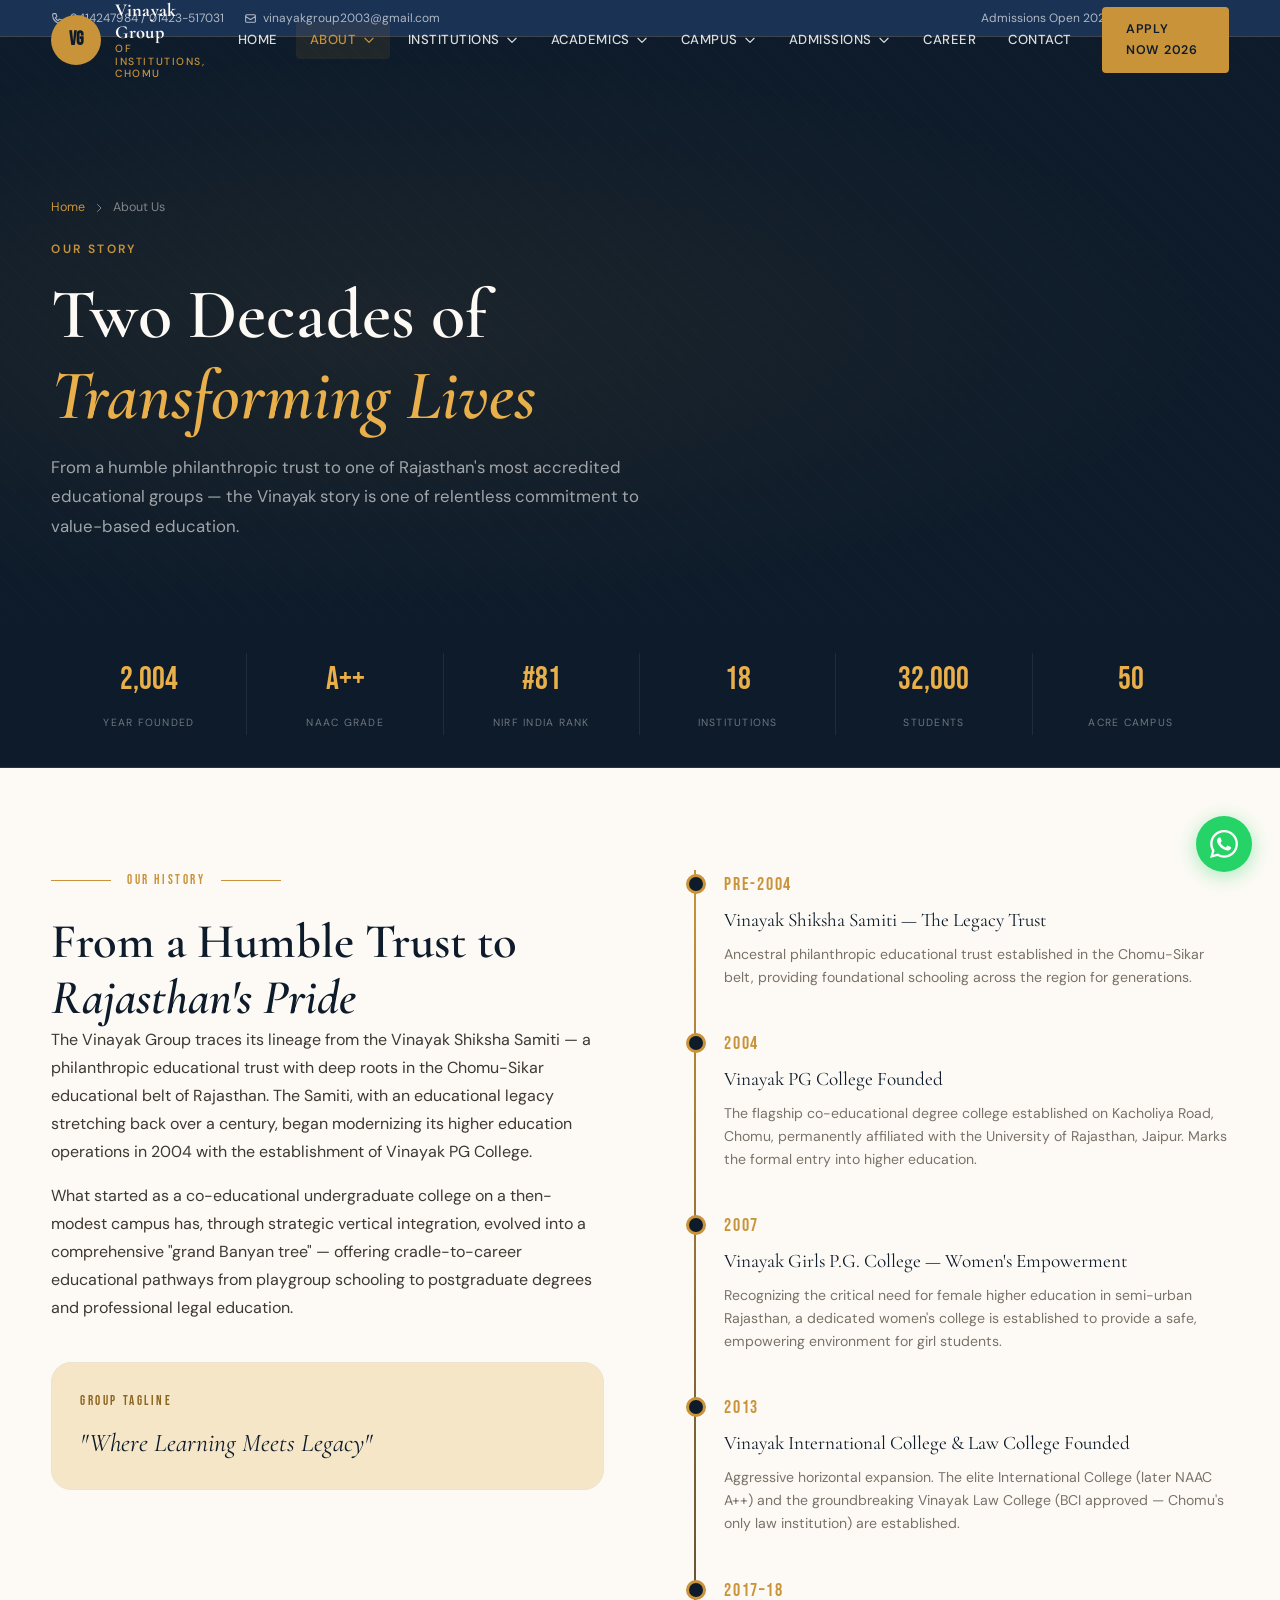
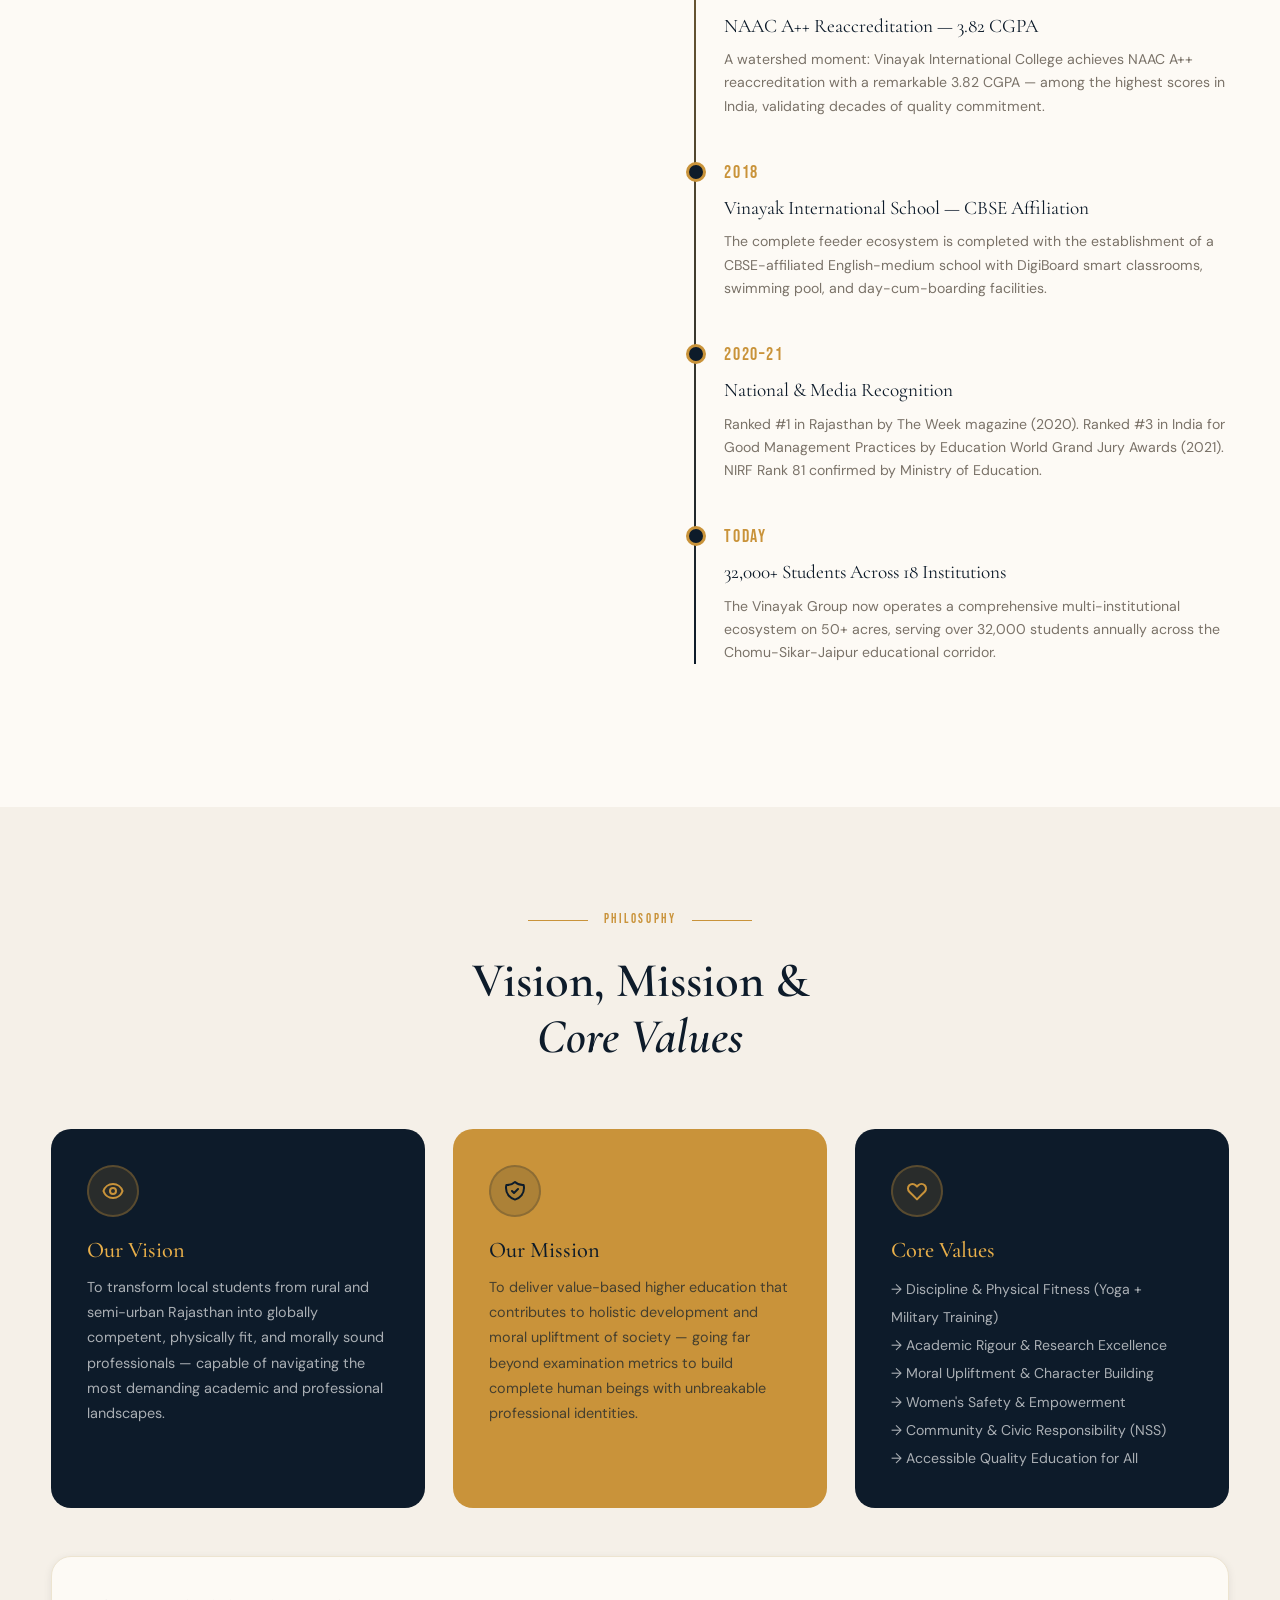
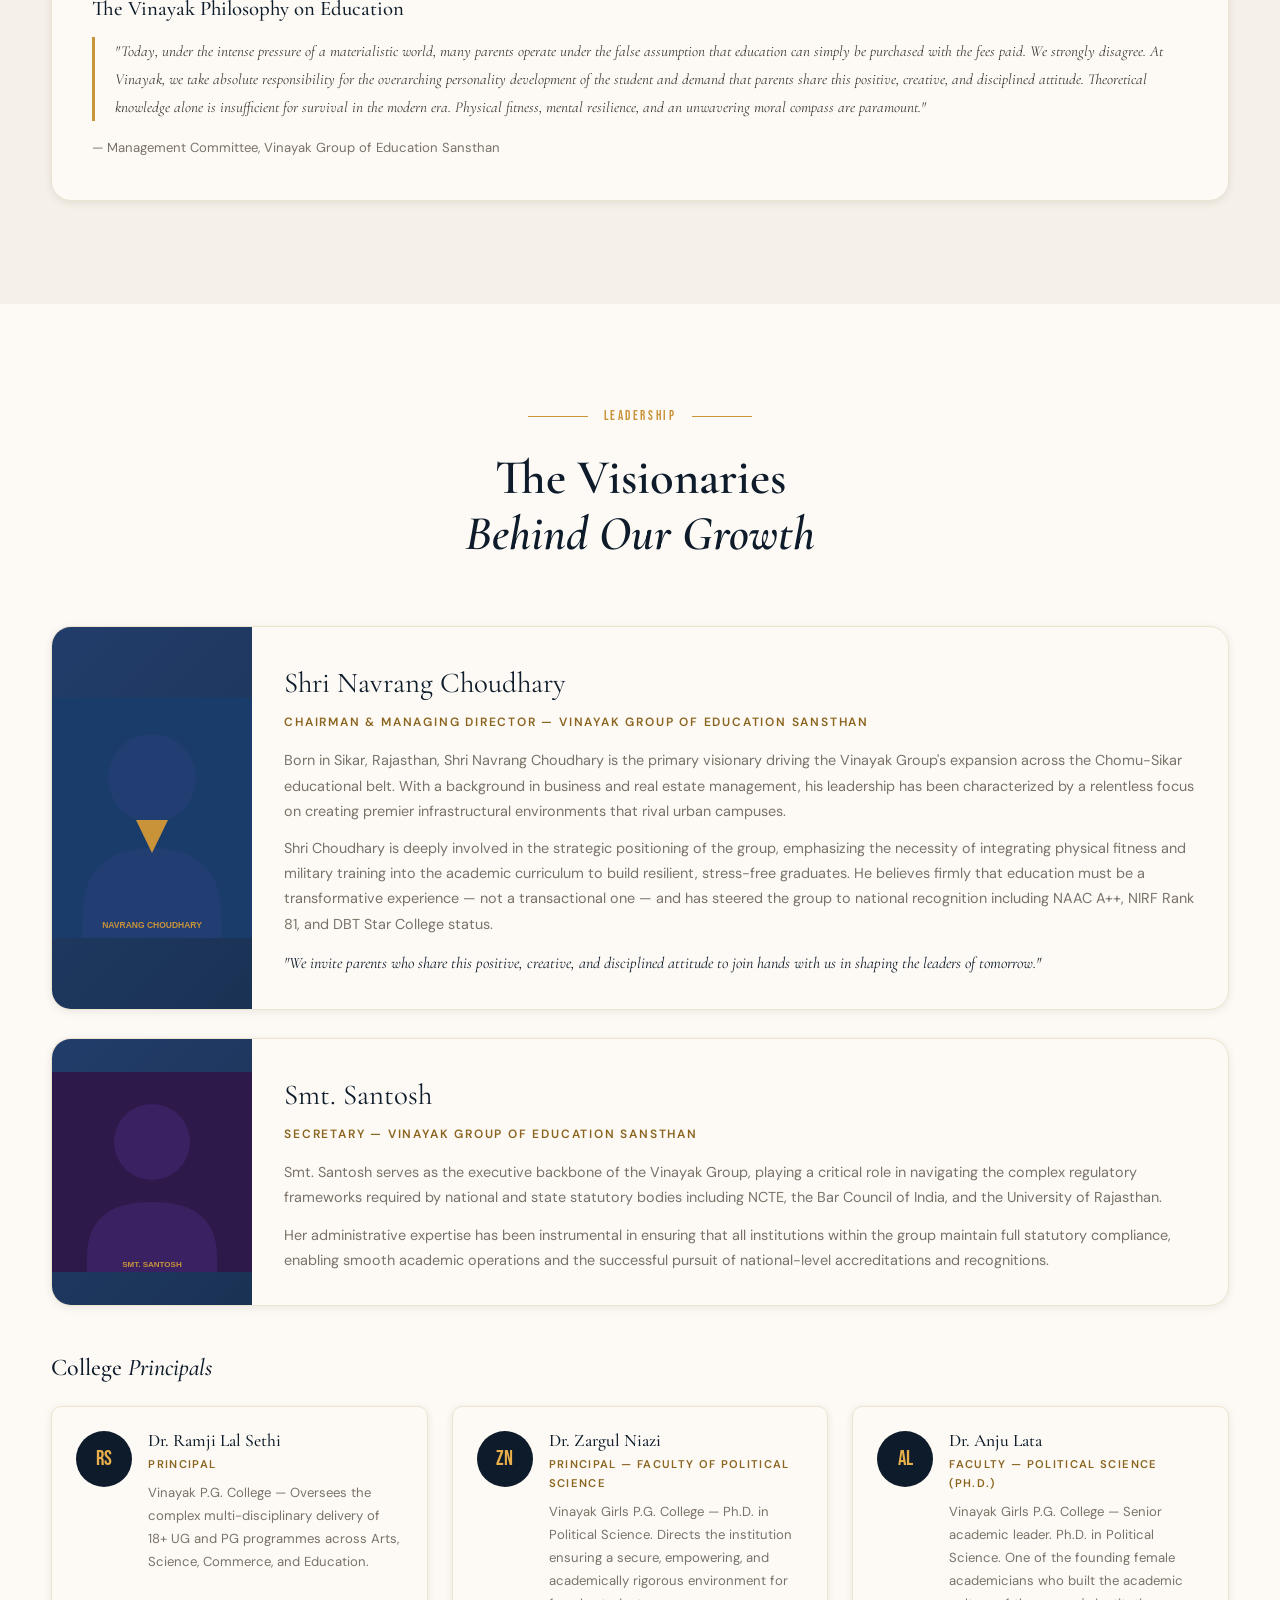
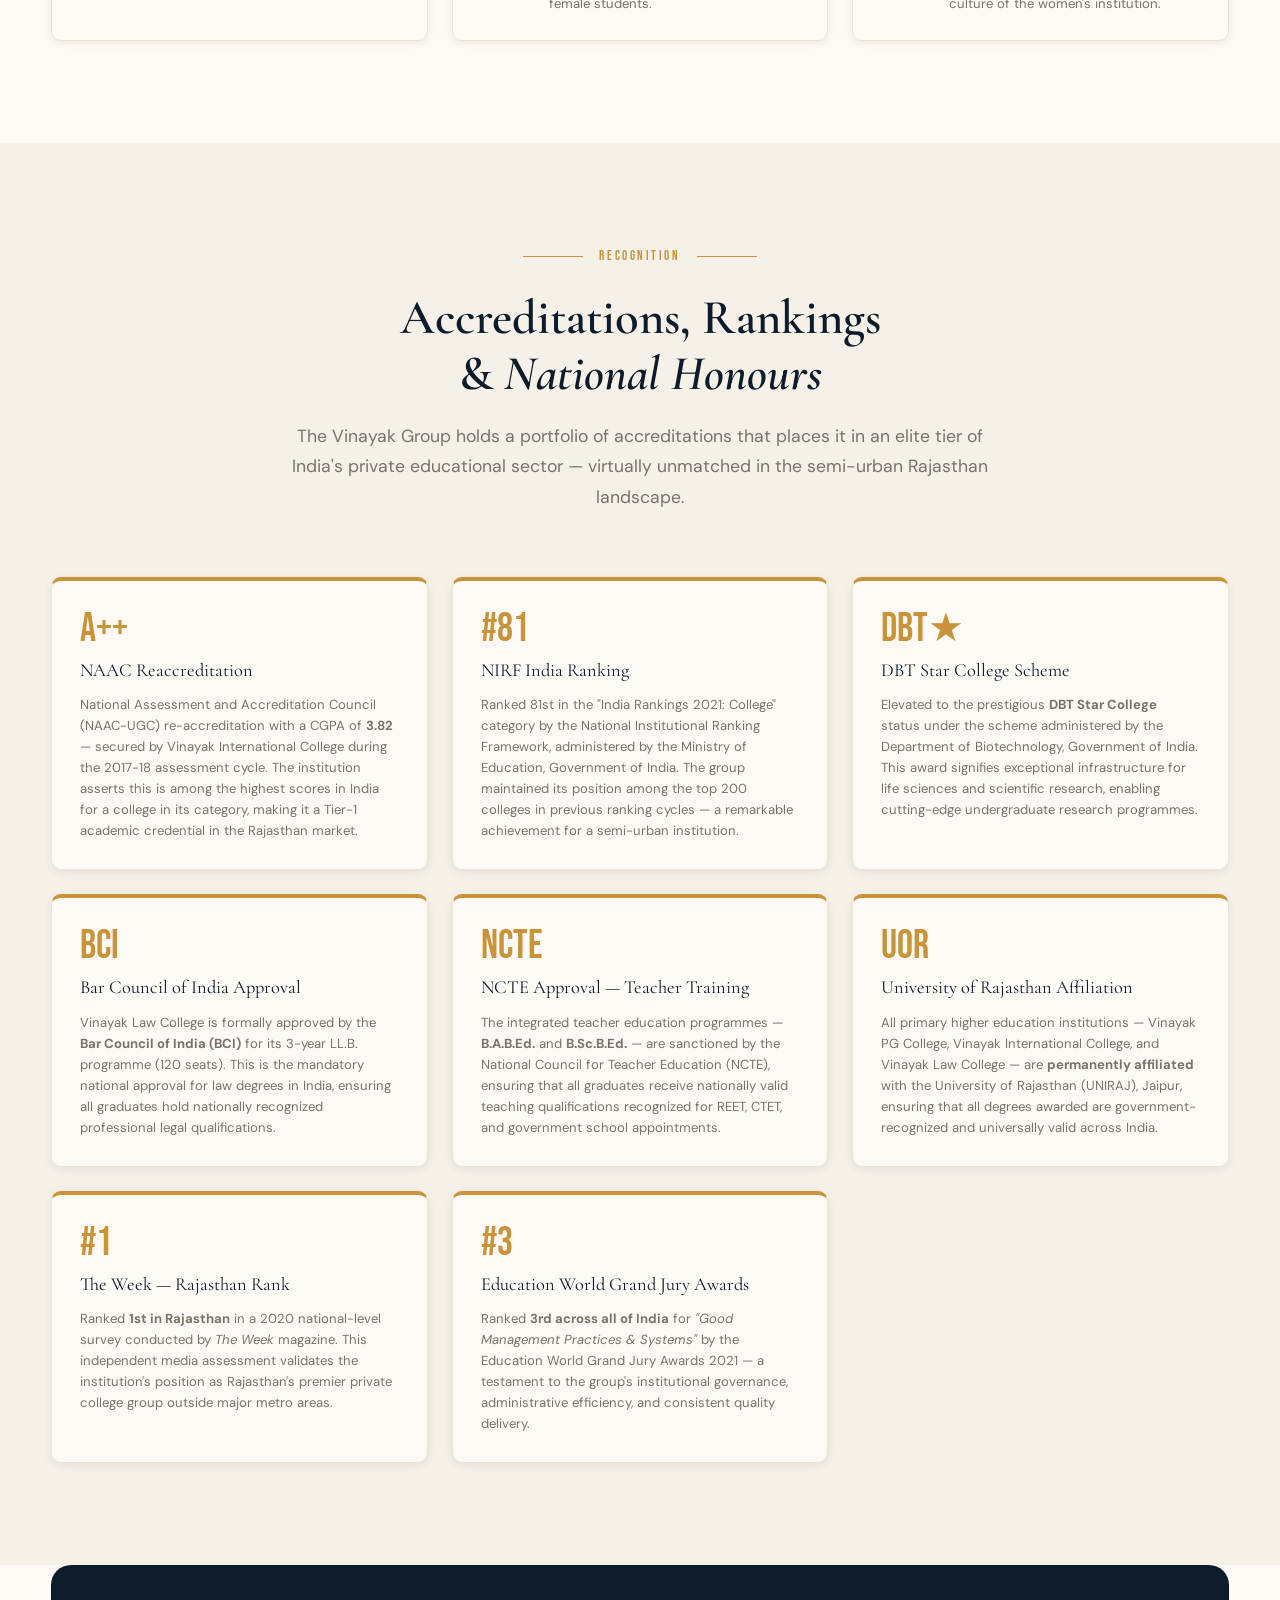
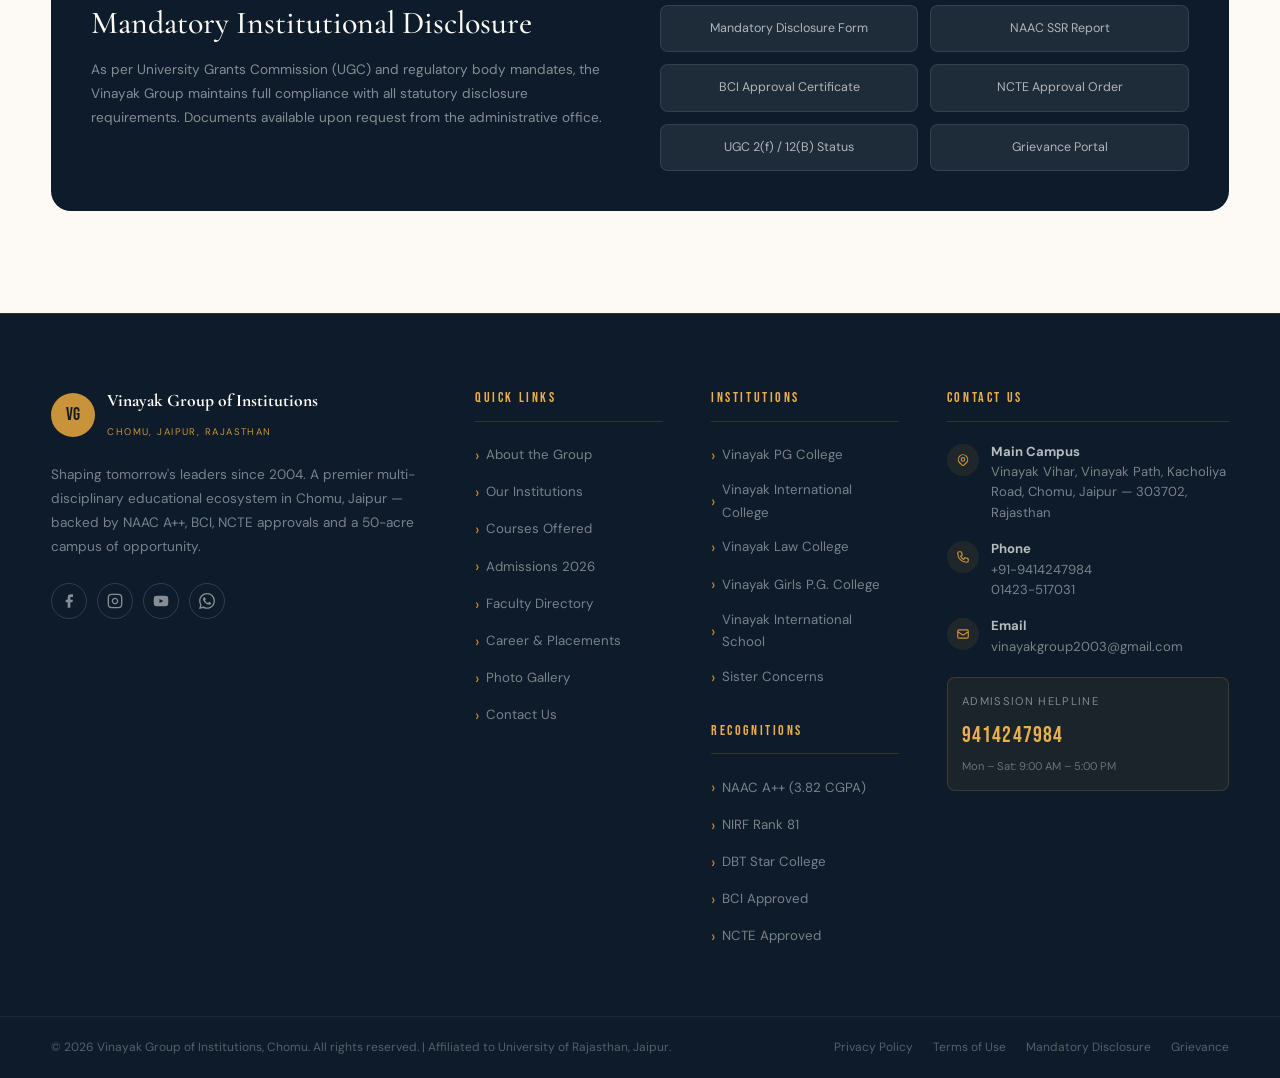
==== about.html @ 6eaf3da5 "Add files via upload" ====
<!DOCTYPE html>
<html lang="en">
<head>
  <meta charset="UTF-8">
  <meta name="viewport" content="width=device-width, initial-scale=1.0">
  <title>About Us | Vinayak Group of Institutions Chomu | NAAC A++ Legacy Since 2004</title>
  <meta name="description" content="Learn about Vinayak Group of Institutions, Chomu. 20+ years of academic excellence, NAAC A++ accreditation, NIRF Rank 81, DBT Star College. Chairman Shri Navrang Choudhary's vision.">
  <link rel="stylesheet" href="style.css">
  <style>
    .timeline { position: relative; padding: 0 0 0 48px; }
    .timeline::before { content:''; position:absolute; left:18px; top:0; bottom:0; width:2px; background:linear-gradient(to bottom, var(--gold), var(--navy)); }
    .timeline-item { position: relative; margin-bottom: 40px; }
    .timeline-dot { position:absolute; left:-38px; top:4px; width:20px; height:20px; border-radius:50%; background:var(--navy); border:3px solid var(--gold); }
    .timeline-year { font-family:'Bebas Neue',cursive; font-size:1.1rem; color:var(--gold); letter-spacing:0.1em; display:block; margin-bottom:4px; }
    .timeline-title { font-family:'Cormorant Garamond',serif; font-size:1.2rem; color:var(--navy); margin-bottom:6px; }
    .timeline-desc { font-size:0.88rem; color:var(--text-light); line-height:1.65; }
    .leader-card { background:var(--white); border-radius:var(--radius-lg); overflow:hidden; border:1px solid var(--cream); box-shadow:var(--shadow-sm); display:grid; grid-template-columns:200px 1fr; }
    .leader-portrait { background:linear-gradient(135deg,var(--navy-light),var(--navy-mid)); display:flex; align-items:center; justify-content:center; }
    .leader-portrait svg { width:100%; height:100%; }
    .leader-info { padding:32px; }
    .leader-name { font-family:'Cormorant Garamond',serif; font-size:1.8rem; color:var(--navy); margin-bottom:4px; }
    .leader-role { font-size:0.75rem; text-transform:uppercase; letter-spacing:0.15em; color:var(--gold-dim); font-weight:600; display:block; margin-bottom:16px; }
    .leader-bio { font-size:0.9rem; color:var(--text-light); line-height:1.75; }
    .accred-full-grid { display:grid; grid-template-columns:repeat(auto-fill,minmax(280px,1fr)); gap:24px; }
    .accred-full-card { background:var(--white); border-radius:var(--radius-md); padding:28px; border:1px solid var(--cream); border-top:4px solid var(--gold); box-shadow:var(--shadow-sm); transition:var(--transition); }
    .accred-full-card:hover { transform:translateY(-4px); box-shadow:var(--shadow-md); }
    .accred-full-value { font-family:'Bebas Neue',cursive; font-size:2.5rem; color:var(--gold); display:block; line-height:1; margin-bottom:6px; }
    .accred-full-name { font-family:'Cormorant Garamond',serif; font-size:1.15rem; color:var(--navy); margin-bottom:8px; }
    .accred-full-desc { font-size:0.82rem; color:var(--text-light); line-height:1.6; }
  </style>
</head>
<body>
<div id="nav-container"></div>

<div class="page-hero">
  <div class="page-hero-inner">
    <div class="breadcrumb"><a href="index.html">Home</a><svg fill="none" viewBox="0 0 24 24" stroke="currentColor"><path stroke-linecap="round" stroke-linejoin="round" stroke-width="2" d="M9 5l7 7-7 7"/></svg><span>About Us</span></div>
    <span class="eyebrow">Our Story</span>
    <h1>Two Decades of<br><em style="color:var(--gold-bright);">Transforming Lives</em></h1>
    <p>From a humble philanthropic trust to one of Rajasthan's most accredited educational groups — the Vinayak story is one of relentless commitment to value-based education.</p>
  </div>
</div>

<main>

<!-- QUICK FACTS STRIP -->
<section style="background:var(--navy);padding:32px 0;border-bottom:1px solid rgba(201,147,58,0.2);">
  <div class="container">
    <div style="display:grid;grid-template-columns:repeat(6,1fr);gap:0;text-align:center;">
      <div style="padding:0 20px;border-right:1px solid rgba(255,255,255,0.08);">
        <span style="font-family:'Bebas Neue',cursive;font-size:2rem;color:var(--gold-bright);display:block;" data-count="2004">2004</span>
        <span style="font-size:0.65rem;text-transform:uppercase;letter-spacing:0.12em;color:rgba(255,255,255,0.4);">Year Founded</span>
      </div>
      <div style="padding:0 20px;border-right:1px solid rgba(255,255,255,0.08);">
        <span style="font-family:'Bebas Neue',cursive;font-size:2rem;color:var(--gold-bright);display:block;">A++</span>
        <span style="font-size:0.65rem;text-transform:uppercase;letter-spacing:0.12em;color:rgba(255,255,255,0.4);">NAAC Grade</span>
      </div>
      <div style="padding:0 20px;border-right:1px solid rgba(255,255,255,0.08);">
        <span style="font-family:'Bebas Neue',cursive;font-size:2rem;color:var(--gold-bright);display:block;">#81</span>
        <span style="font-size:0.65rem;text-transform:uppercase;letter-spacing:0.12em;color:rgba(255,255,255,0.4);">NIRF India Rank</span>
      </div>
      <div style="padding:0 20px;border-right:1px solid rgba(255,255,255,0.08);">
        <span style="font-family:'Bebas Neue',cursive;font-size:2rem;color:var(--gold-bright);display:block;" data-count="18">18</span>
        <span style="font-size:0.65rem;text-transform:uppercase;letter-spacing:0.12em;color:rgba(255,255,255,0.4);">Institutions</span>
      </div>
      <div style="padding:0 20px;border-right:1px solid rgba(255,255,255,0.08);">
        <span style="font-family:'Bebas Neue',cursive;font-size:2rem;color:var(--gold-bright);display:block;" data-count="32000">32K+</span>
        <span style="font-size:0.65rem;text-transform:uppercase;letter-spacing:0.12em;color:rgba(255,255,255,0.4);">Students</span>
      </div>
      <div style="padding:0 20px;">
        <span style="font-family:'Bebas Neue',cursive;font-size:2rem;color:var(--gold-bright);display:block;" data-count="50">50</span>
        <span style="font-size:0.65rem;text-transform:uppercase;letter-spacing:0.12em;color:rgba(255,255,255,0.4);">Acre Campus</span>
      </div>
    </div>
  </div>
</section>

<!-- HISTORY -->
<section class="section" id="history">
  <div class="container">
    <div style="display:grid;grid-template-columns:1fr 1fr;gap:72px;align-items:start;">
      <div>
        <div class="section-header--left reveal">
          <div class="gold-rule"><span>Our History</span></div>
          <h2>From a Humble Trust to<br><em>Rajasthan's Pride</em></h2>
          <p>The Vinayak Group traces its lineage from the Vinayak Shiksha Samiti — a philanthropic educational trust with deep roots in the Chomu-Sikar educational belt of Rajasthan. The Samiti, with an educational legacy stretching back over a century, began modernizing its higher education operations in 2004 with the establishment of Vinayak PG College.</p>
          <p style="margin-top:16px;">What started as a co-educational undergraduate college on a then-modest campus has, through strategic vertical integration, evolved into a comprehensive "grand Banyan tree" — offering cradle-to-career educational pathways from playgroup schooling to postgraduate degrees and professional legal education.</p>
        </div>
        <div style="margin-top:40px;" class="reveal">
          <div style="background:var(--gold-pale);border-radius:var(--radius-lg);padding:28px;border:1px solid var(--cream);">
            <span style="font-family:'Bebas Neue',cursive;font-size:0.8rem;letter-spacing:0.2em;color:var(--gold-dim);display:block;margin-bottom:12px;">Group Tagline</span>
            <p style="font-family:'Cormorant Garamond',serif;font-size:1.6rem;font-style:italic;color:var(--navy);line-height:1.4;margin:0;">"Where Learning Meets Legacy"</p>
          </div>
        </div>
      </div>
      <div class="reveal reveal-delay-2">
        <div class="timeline">
          <div class="timeline-item">
            <div class="timeline-dot"></div>
            <span class="timeline-year">Pre-2004</span>
            <div class="timeline-title">Vinayak Shiksha Samiti — The Legacy Trust</div>
            <div class="timeline-desc">Ancestral philanthropic educational trust established in the Chomu-Sikar belt, providing foundational schooling across the region for generations.</div>
          </div>
          <div class="timeline-item">
            <div class="timeline-dot"></div>
            <span class="timeline-year">2004</span>
            <div class="timeline-title">Vinayak PG College Founded</div>
            <div class="timeline-desc">The flagship co-educational degree college established on Kacholiya Road, Chomu, permanently affiliated with the University of Rajasthan, Jaipur. Marks the formal entry into higher education.</div>
          </div>
          <div class="timeline-item">
            <div class="timeline-dot"></div>
            <span class="timeline-year">2007</span>
            <div class="timeline-title">Vinayak Girls P.G. College — Women's Empowerment</div>
            <div class="timeline-desc">Recognizing the critical need for female higher education in semi-urban Rajasthan, a dedicated women's college is established to provide a safe, empowering environment for girl students.</div>
          </div>
          <div class="timeline-item">
            <div class="timeline-dot"></div>
            <span class="timeline-year">2013</span>
            <div class="timeline-title">Vinayak International College & Law College Founded</div>
            <div class="timeline-desc">Aggressive horizontal expansion. The elite International College (later NAAC A++) and the groundbreaking Vinayak Law College (BCI approved — Chomu's only law institution) are established.</div>
          </div>
          <div class="timeline-item">
            <div class="timeline-dot"></div>
            <span class="timeline-year">2017–18</span>
            <div class="timeline-title">NAAC A++ Reaccreditation — 3.82 CGPA</div>
            <div class="timeline-desc">A watershed moment: Vinayak International College achieves NAAC A++ reaccreditation with a remarkable 3.82 CGPA — among the highest scores in India, validating decades of quality commitment.</div>
          </div>
          <div class="timeline-item">
            <div class="timeline-dot"></div>
            <span class="timeline-year">2018</span>
            <div class="timeline-title">Vinayak International School — CBSE Affiliation</div>
            <div class="timeline-desc">The complete feeder ecosystem is completed with the establishment of a CBSE-affiliated English-medium school with DigiBoard smart classrooms, swimming pool, and day-cum-boarding facilities.</div>
          </div>
          <div class="timeline-item">
            <div class="timeline-dot"></div>
            <span class="timeline-year">2020–21</span>
            <div class="timeline-title">National & Media Recognition</div>
            <div class="timeline-desc">Ranked #1 in Rajasthan by The Week magazine (2020). Ranked #3 in India for Good Management Practices by Education World Grand Jury Awards (2021). NIRF Rank 81 confirmed by Ministry of Education.</div>
          </div>
          <div class="timeline-item">
            <div class="timeline-dot"></div>
            <span class="timeline-year">Today</span>
            <div class="timeline-title">32,000+ Students Across 18 Institutions</div>
            <div class="timeline-desc">The Vinayak Group now operates a comprehensive multi-institutional ecosystem on 50+ acres, serving over 32,000 students annually across the Chomu-Sikar-Jaipur educational corridor.</div>
          </div>
        </div>
      </div>
    </div>
  </div>
</section>

<!-- VISION & MISSION -->
<section class="section section--cream" id="vision">
  <div class="container">
    <div class="section-header reveal">
      <div class="gold-rule"><span>Philosophy</span></div>
      <h2>Vision, Mission &amp;<br><em>Core Values</em></h2>
    </div>
    <div style="display:grid;grid-template-columns:1fr 1fr 1fr;gap:28px;" class="reveal">
      <div style="background:var(--navy);border-radius:var(--radius-lg);padding:36px;color:var(--white);">
        <div style="width:52px;height:52px;background:rgba(201,147,58,0.15);border-radius:50%;display:flex;align-items:center;justify-content:center;margin-bottom:20px;border:2px solid rgba(201,147,58,0.3);">
          <svg fill="none" viewBox="0 0 24 24" stroke="currentColor" width="24" height="24" style="color:var(--gold);"><path stroke-linecap="round" stroke-linejoin="round" stroke-width="2" d="M15 12a3 3 0 11-6 0 3 3 0 016 0z"/><path stroke-linecap="round" stroke-linejoin="round" stroke-width="2" d="M2.458 12C3.732 7.943 7.523 5 12 5c4.478 0 8.268 2.943 9.542 7-1.274 4.057-5.064 7-9.542 7-4.477 0-8.268-2.943-9.542-7z"/></svg>
        </div>
        <h3 style="color:var(--gold-bright);font-size:1.4rem;margin-bottom:12px;">Our Vision</h3>
        <p style="color:rgba(255,255,255,0.65);font-size:0.9rem;line-height:1.75;">To transform local students from rural and semi-urban Rajasthan into globally competent, physically fit, and morally sound professionals — capable of navigating the most demanding academic and professional landscapes.</p>
      </div>
      <div style="background:var(--gold);border-radius:var(--radius-lg);padding:36px;">
        <div style="width:52px;height:52px;background:rgba(13,27,42,0.15);border-radius:50%;display:flex;align-items:center;justify-content:center;margin-bottom:20px;border:2px solid rgba(13,27,42,0.2);">
          <svg fill="none" viewBox="0 0 24 24" stroke="currentColor" width="24" height="24" style="color:var(--navy);"><path stroke-linecap="round" stroke-linejoin="round" stroke-width="2" d="M9 12l2 2 4-4m5.618-4.016A11.955 11.955 0 0112 2.944a11.955 11.955 0 01-8.618 3.04A12.02 12.02 0 003 9c0 5.591 3.824 10.29 9 11.622 5.176-1.332 9-6.03 9-11.622 0-1.042-.133-2.052-.382-3.016z"/></svg>
        </div>
        <h3 style="color:var(--navy);font-size:1.4rem;margin-bottom:12px;">Our Mission</h3>
        <p style="color:rgba(13,27,42,0.7);font-size:0.9rem;line-height:1.75;">To deliver value-based higher education that contributes to holistic development and moral upliftment of society — going far beyond examination metrics to build complete human beings with unbreakable professional identities.</p>
      </div>
      <div style="background:var(--navy);border-radius:var(--radius-lg);padding:36px;color:var(--white);">
        <div style="width:52px;height:52px;background:rgba(201,147,58,0.15);border-radius:50%;display:flex;align-items:center;justify-content:center;margin-bottom:20px;border:2px solid rgba(201,147,58,0.3);">
          <svg fill="none" viewBox="0 0 24 24" stroke="currentColor" width="24" height="24" style="color:var(--gold);"><path stroke-linecap="round" stroke-linejoin="round" stroke-width="2" d="M4.318 6.318a4.5 4.5 0 000 6.364L12 20.364l7.682-7.682a4.5 4.5 0 00-6.364-6.364L12 7.636l-1.318-1.318a4.5 4.5 0 00-6.364 0z"/></svg>
        </div>
        <h3 style="color:var(--gold-bright);font-size:1.4rem;margin-bottom:12px;">Core Values</h3>
        <ul style="color:rgba(255,255,255,0.65);font-size:0.88rem;line-height:2;list-style:none;">
          <li>→ Discipline &amp; Physical Fitness (Yoga + Military Training)</li>
          <li>→ Academic Rigour &amp; Research Excellence</li>
          <li>→ Moral Upliftment &amp; Character Building</li>
          <li>→ Women's Safety &amp; Empowerment</li>
          <li>→ Community &amp; Civic Responsibility (NSS)</li>
          <li>→ Accessible Quality Education for All</li>
        </ul>
      </div>
    </div>
    <div style="margin-top:48px;background:var(--white);border-radius:var(--radius-lg);padding:40px;border:1px solid var(--cream);box-shadow:var(--shadow-sm);" class="reveal">
      <h3 style="margin-bottom:16px;font-size:1.3rem;">The Vinayak Philosophy on Education</h3>
      <p style="color:var(--text-mid);line-height:1.85;font-size:0.95rem;font-family:'Cormorant Garamond',serif;font-style:italic;border-left:3px solid var(--gold);padding-left:20px;">"Today, under the intense pressure of a materialistic world, many parents operate under the false assumption that education can simply be purchased with the fees paid. We strongly disagree. At Vinayak, we take absolute responsibility for the overarching personality development of the student and demand that parents share this positive, creative, and disciplined attitude. Theoretical knowledge alone is insufficient for survival in the modern era. Physical fitness, mental resilience, and an unwavering moral compass are paramount."</p>
      <p style="margin-top:16px;font-size:0.82rem;color:var(--text-light);">— Management Committee, Vinayak Group of Education Sansthan</p>
    </div>
  </div>
</section>

<!-- LEADERSHIP -->
<section class="section" id="leadership">
  <div class="container">
    <div class="section-header reveal">
      <div class="gold-rule"><span>Leadership</span></div>
      <h2>The Visionaries<br><em>Behind Our Growth</em></h2>
    </div>

    <!-- Chairman -->
    <div class="leader-card reveal" style="margin-bottom:28px;">
      <div class="leader-portrait" style="min-height:240px;">
        <svg viewBox="0 0 200 240" xmlns="http://www.w3.org/2000/svg" style="width:200px;height:240px;">
          <rect width="200" height="240" fill="#1A3C6A"/>
          <circle cx="100" cy="80" r="44" fill="#223D72"/>
          <path d="M30,220 Q30,150 100,150 Q170,150 170,220 L170,240 L30,240 Z" fill="#223D72"/>
          <path d="M84,122 L100,155 L116,122" fill="#C9933A"/>
          <rect x="90" y="122" width="20" height="10" fill="#C9933A"/>
          <text x="100" y="230" text-anchor="middle" fill="#C9933A" font-size="8.5" font-family="Arial" font-weight="bold">NAVRANG CHOUDHARY</text>
        </svg>
      </div>
      <div class="leader-info">
        <div class="leader-name">Shri Navrang Choudhary</div>
        <span class="leader-role">Chairman &amp; Managing Director — Vinayak Group of Education Sansthan</span>
        <p class="leader-bio">Born in Sikar, Rajasthan, Shri Navrang Choudhary is the primary visionary driving the Vinayak Group's expansion across the Chomu-Sikar educational belt. With a background in business and real estate management, his leadership has been characterized by a relentless focus on creating premier infrastructural environments that rival urban campuses.</p>
        <p class="leader-bio" style="margin-top:12px;">Shri Choudhary is deeply involved in the strategic positioning of the group, emphasizing the necessity of integrating physical fitness and military training into the academic curriculum to build resilient, stress-free graduates. He believes firmly that education must be a transformative experience — not a transactional one — and has steered the group to national recognition including NAAC A++, NIRF Rank 81, and DBT Star College status.</p>
        <p class="leader-bio" style="margin-top:12px;font-style:italic;color:var(--navy);font-family:'Cormorant Garamond',serif;font-size:1rem;">"We invite parents who share this positive, creative, and disciplined attitude to join hands with us in shaping the leaders of tomorrow."</p>
      </div>
    </div>

    <!-- Secretary -->
    <div class="leader-card reveal" style="margin-bottom:28px;">
      <div class="leader-portrait" style="min-height:200px;">
        <svg viewBox="0 0 200 200" xmlns="http://www.w3.org/2000/svg" style="width:200px;height:200px;">
          <rect width="200" height="200" fill="#2D1A4A"/>
          <circle cx="100" cy="70" r="38" fill="#3A2262"/>
          <path d="M35,185 Q35,130 100,130 Q165,130 165,185 L165,200 L35,200 Z" fill="#3A2262"/>
          <text x="100" y="195" text-anchor="middle" fill="#C9933A" font-size="8" font-family="Arial" font-weight="bold">SMT. SANTOSH</text>
        </svg>
      </div>
      <div class="leader-info">
        <div class="leader-name">Smt. Santosh</div>
        <span class="leader-role">Secretary — Vinayak Group of Education Sansthan</span>
        <p class="leader-bio">Smt. Santosh serves as the executive backbone of the Vinayak Group, playing a critical role in navigating the complex regulatory frameworks required by national and state statutory bodies including NCTE, the Bar Council of India, and the University of Rajasthan.</p>
        <p class="leader-bio" style="margin-top:12px;">Her administrative expertise has been instrumental in ensuring that all institutions within the group maintain full statutory compliance, enabling smooth academic operations and the successful pursuit of national-level accreditations and recognitions.</p>
      </div>
    </div>

    <!-- Principal Grid -->
    <h3 class="reveal" style="margin:48px 0 24px;font-size:1.5rem;">College <em>Principals</em></h3>
    <div style="display:grid;grid-template-columns:repeat(auto-fill,minmax(280px,1fr));gap:24px;">
      <div style="background:var(--white);border-radius:var(--radius-md);padding:24px;border:1px solid var(--cream);box-shadow:var(--shadow-sm);display:flex;gap:16px;align-items:flex-start;" class="reveal reveal-delay-1">
        <div style="width:56px;height:56px;background:var(--navy);border-radius:50%;display:flex;align-items:center;justify-content:center;font-family:'Bebas Neue',cursive;font-size:1.3rem;color:var(--gold-bright);flex-shrink:0;">RS</div>
        <div>
          <h4 style="font-size:1.1rem;margin-bottom:4px;">Dr. Ramji Lal Sethi</h4>
          <span style="font-size:0.7rem;text-transform:uppercase;letter-spacing:0.12em;color:var(--gold-dim);font-weight:600;display:block;margin-bottom:8px;">Principal</span>
          <p style="font-size:0.82rem;color:var(--text-light);">Vinayak P.G. College — Oversees the complex multi-disciplinary delivery of 18+ UG and PG programmes across Arts, Science, Commerce, and Education.</p>
        </div>
      </div>
      <div style="background:var(--white);border-radius:var(--radius-md);padding:24px;border:1px solid var(--cream);box-shadow:var(--shadow-sm);display:flex;gap:16px;align-items:flex-start;" class="reveal reveal-delay-2">
        <div style="width:56px;height:56px;background:var(--navy);border-radius:50%;display:flex;align-items:center;justify-content:center;font-family:'Bebas Neue',cursive;font-size:1.3rem;color:var(--gold-bright);flex-shrink:0;">ZN</div>
        <div>
          <h4 style="font-size:1.1rem;margin-bottom:4px;">Dr. Zargul Niazi</h4>
          <span style="font-size:0.7rem;text-transform:uppercase;letter-spacing:0.12em;color:var(--gold-dim);font-weight:600;display:block;margin-bottom:8px;">Principal — Faculty of Political Science</span>
          <p style="font-size:0.82rem;color:var(--text-light);">Vinayak Girls P.G. College — Ph.D. in Political Science. Directs the institution ensuring a secure, empowering, and academically rigorous environment for female students.</p>
        </div>
      </div>
      <div style="background:var(--white);border-radius:var(--radius-md);padding:24px;border:1px solid var(--cream);box-shadow:var(--shadow-sm);display:flex;gap:16px;align-items:flex-start;" class="reveal reveal-delay-3">
        <div style="width:56px;height:56px;background:var(--navy);border-radius:50%;display:flex;align-items:center;justify-content:center;font-family:'Bebas Neue',cursive;font-size:1.3rem;color:var(--gold-bright);flex-shrink:0;">AL</div>
        <div>
          <h4 style="font-size:1.1rem;margin-bottom:4px;">Dr. Anju Lata</h4>
          <span style="font-size:0.7rem;text-transform:uppercase;letter-spacing:0.12em;color:var(--gold-dim);font-weight:600;display:block;margin-bottom:8px;">Faculty — Political Science (Ph.D.)</span>
          <p style="font-size:0.82rem;color:var(--text-light);">Vinayak Girls P.G. College — Senior academic leader. Ph.D. in Political Science. One of the founding female academicians who built the academic culture of the women's institution.</p>
        </div>
      </div>
    </div>
  </div>
</section>

<!-- ACCREDITATIONS -->
<section class="section section--cream" id="accreditations">
  <div class="container">
    <div class="section-header reveal">
      <div class="gold-rule"><span>Recognition</span></div>
      <h2>Accreditations, Rankings<br>&amp; <em>National Honours</em></h2>
      <p>The Vinayak Group holds a portfolio of accreditations that places it in an elite tier of India's private educational sector — virtually unmatched in the semi-urban Rajasthan landscape.</p>
    </div>
    <div class="accred-full-grid">
      <div class="accred-full-card reveal">
        <span class="accred-full-value">A++</span>
        <div class="accred-full-name">NAAC Reaccreditation</div>
        <div class="accred-full-desc">National Assessment and Accreditation Council (NAAC-UGC) re-accreditation with a CGPA of <strong>3.82</strong> — secured by Vinayak International College during the 2017-18 assessment cycle. The institution asserts this is among the highest scores in India for a college in its category, making it a Tier-1 academic credential in the Rajasthan market.</div>
      </div>
      <div class="accred-full-card reveal reveal-delay-1">
        <span class="accred-full-value">#81</span>
        <div class="accred-full-name">NIRF India Ranking</div>
        <div class="accred-full-desc">Ranked 81st in the "India Rankings 2021: College" category by the National Institutional Ranking Framework, administered by the Ministry of Education, Government of India. The group maintained its position among the top 200 colleges in previous ranking cycles — a remarkable achievement for a semi-urban institution.</div>
      </div>
      <div class="accred-full-card reveal reveal-delay-2">
        <span class="accred-full-value">DBT★</span>
        <div class="accred-full-name">DBT Star College Scheme</div>
        <div class="accred-full-desc">Elevated to the prestigious <strong>DBT Star College</strong> status under the scheme administered by the Department of Biotechnology, Government of India. This award signifies exceptional infrastructure for life sciences and scientific research, enabling cutting-edge undergraduate research programmes.</div>
      </div>
      <div class="accred-full-card reveal reveal-delay-3">
        <span class="accred-full-value">BCI</span>
        <div class="accred-full-name">Bar Council of India Approval</div>
        <div class="accred-full-desc">Vinayak Law College is formally approved by the <strong>Bar Council of India (BCI)</strong> for its 3-year LL.B. programme (120 seats). This is the mandatory national approval for law degrees in India, ensuring all graduates hold nationally recognized professional legal qualifications.</div>
      </div>
      <div class="accred-full-card reveal">
        <span class="accred-full-value">NCTE</span>
        <div class="accred-full-name">NCTE Approval — Teacher Training</div>
        <div class="accred-full-desc">The integrated teacher education programmes — <strong>B.A.B.Ed.</strong> and <strong>B.Sc.B.Ed.</strong> — are sanctioned by the National Council for Teacher Education (NCTE), ensuring that all graduates receive nationally valid teaching qualifications recognized for REET, CTET, and government school appointments.</div>
      </div>
      <div class="accred-full-card reveal reveal-delay-1">
        <span class="accred-full-value">UoR</span>
        <div class="accred-full-name">University of Rajasthan Affiliation</div>
        <div class="accred-full-desc">All primary higher education institutions — Vinayak PG College, Vinayak International College, and Vinayak Law College — are <strong>permanently affiliated</strong> with the University of Rajasthan (UNIRAJ), Jaipur, ensuring that all degrees awarded are government-recognized and universally valid across India.</div>
      </div>
      <div class="accred-full-card reveal reveal-delay-2">
        <span class="accred-full-value">#1</span>
        <div class="accred-full-name">The Week — Rajasthan Rank</div>
        <div class="accred-full-desc">Ranked <strong>1st in Rajasthan</strong> in a 2020 national-level survey conducted by <em>The Week</em> magazine. This independent media assessment validates the institution's position as Rajasthan's premier private college group outside major metro areas.</div>
      </div>
      <div class="accred-full-card reveal reveal-delay-3">
        <span class="accred-full-value">#3</span>
        <div class="accred-full-name">Education World Grand Jury Awards</div>
        <div class="accred-full-desc">Ranked <strong>3rd across all of India</strong> for <em>"Good Management Practices &amp; Systems"</em> by the Education World Grand Jury Awards 2021 — a testament to the group's institutional governance, administrative efficiency, and consistent quality delivery.</div>
      </div>
    </div>
  </div>
</section>

<!-- LEGAL / MANDATORY DISCLOSURE -->
<section class="section" style="padding-top:0;">
  <div class="container">
    <div style="background:var(--navy);border-radius:var(--radius-lg);padding:40px;display:grid;grid-template-columns:1fr 1fr;gap:40px;" class="reveal">
      <div>
        <h3 style="color:var(--white);margin-bottom:16px;">Mandatory Institutional Disclosure</h3>
        <p style="color:rgba(255,255,255,0.5);font-size:0.85rem;line-height:1.75;">As per University Grants Commission (UGC) and regulatory body mandates, the Vinayak Group maintains full compliance with all statutory disclosure requirements. Documents available upon request from the administrative office.</p>
      </div>
      <div style="display:grid;grid-template-columns:1fr 1fr;gap:12px;align-content:start;">
        <a href="#" style="background:rgba(255,255,255,0.07);border:1px solid rgba(255,255,255,0.1);border-radius:8px;padding:12px 16px;font-size:0.78rem;color:rgba(255,255,255,0.65);transition:var(--transition);display:block;text-align:center;" onmouseover="this.style.borderColor='var(--gold)';this.style.color='var(--gold-bright)';" onmouseout="this.style.borderColor='rgba(255,255,255,0.1)';this.style.color='rgba(255,255,255,0.65)';">Mandatory Disclosure Form</a>
        <a href="#" style="background:rgba(255,255,255,0.07);border:1px solid rgba(255,255,255,0.1);border-radius:8px;padding:12px 16px;font-size:0.78rem;color:rgba(255,255,255,0.65);transition:var(--transition);display:block;text-align:center;" onmouseover="this.style.borderColor='var(--gold)';this.style.color='var(--gold-bright)';" onmouseout="this.style.borderColor='rgba(255,255,255,0.1)';this.style.color='rgba(255,255,255,0.65)';">NAAC SSR Report</a>
        <a href="#" style="background:rgba(255,255,255,0.07);border:1px solid rgba(255,255,255,0.1);border-radius:8px;padding:12px 16px;font-size:0.78rem;color:rgba(255,255,255,0.65);transition:var(--transition);display:block;text-align:center;" onmouseover="this.style.borderColor='var(--gold)';this.style.color='var(--gold-bright)';" onmouseout="this.style.borderColor='rgba(255,255,255,0.1)';this.style.color='rgba(255,255,255,0.65)';">BCI Approval Certificate</a>
        <a href="#" style="background:rgba(255,255,255,0.07);border:1px solid rgba(255,255,255,0.1);border-radius:8px;padding:12px 16px;font-size:0.78rem;color:rgba(255,255,255,0.65);transition:var(--transition);display:block;text-align:center;" onmouseover="this.style.borderColor='var(--gold)';this.style.color='var(--gold-bright)';" onmouseout="this.style.borderColor='rgba(255,255,255,0.1)';this.style.color='rgba(255,255,255,0.65)';">NCTE Approval Order</a>
        <a href="#" style="background:rgba(255,255,255,0.07);border:1px solid rgba(255,255,255,0.1);border-radius:8px;padding:12px 16px;font-size:0.78rem;color:rgba(255,255,255,0.65);transition:var(--transition);display:block;text-align:center;" onmouseover="this.style.borderColor='var(--gold)';this.style.color='var(--gold-bright)';" onmouseout="this.style.borderColor='rgba(255,255,255,0.1)';this.style.color='rgba(255,255,255,0.65)';">UGC 2(f) / 12(B) Status</a>
        <a href="#" style="background:rgba(255,255,255,0.07);border:1px solid rgba(255,255,255,0.1);border-radius:8px;padding:12px 16px;font-size:0.78rem;color:rgba(255,255,255,0.65);transition:var(--transition);display:block;text-align:center;" onmouseover="this.style.borderColor='var(--gold)';this.style.color='var(--gold-bright)';" onmouseout="this.style.borderColor='rgba(255,255,255,0.1)';this.style.color='rgba(255,255,255,0.65)';">Grievance Portal</a>
      </div>
    </div>
  </div>
</section>

</main>
<div id="footer-container"></div>
<div id="fab-container"></div>
<script src="main.js"></script>
</body>
</html>
---- style.css ----
/* ============================================================
   VINAYAK GROUP OF INSTITUTIONS — MASTER STYLESHEET
   Design System: Regal Rajasthan — Deep Navy + Saffron Gold
   ============================================================ */

@import url('https://fonts.googleapis.com/css2?family=Cormorant+Garamond:ital,wght@0,300;0,400;0,500;0,600;0,700;1,300;1,400;1,600&family=DM+Sans:ital,opsz,wght@0,9..40,300;0,9..40,400;0,9..40,500;0,9..40,600;0,9..40,700;1,9..40,400&family=Bebas+Neue&display=swap');

/* ── CSS VARIABLES ─────────────────────────────────────────── */
:root {
  --navy:        #0D1B2A;
  --navy-mid:    #1A3254;
  --navy-light:  #223D6A;
  --gold:        #C9933A;
  --gold-bright: #E8AF4A;
  --gold-pale:   #F5E6C8;
  --gold-dim:    #8B6520;
  --white:       #FDFAF5;
  --off-white:   #F5F0E8;
  --cream:       #EDE4D0;
  --gray-light:  #D8D2C6;
  --gray-mid:    #9A9188;
  --gray-dark:   #4A4540;
  --text-dark:   #1A1510;
  --text-mid:    #3D3830;
  --text-light:  #7A7268;
  --red-accent:  #B03A2E;
  --green-accent:#2E6B4A;

  --font-display: 'Cormorant Garamond', serif;
  --font-body:    'DM Sans', sans-serif;
  --font-label:   'Bebas Neue', cursive;

  --shadow-sm:   0 2px 8px rgba(13,27,42,0.08);
  --shadow-md:   0 8px 32px rgba(13,27,42,0.14);
  --shadow-lg:   0 20px 60px rgba(13,27,42,0.22);
  --shadow-gold: 0 8px 32px rgba(201,147,58,0.25);

  --radius-sm: 4px;
  --radius-md: 10px;
  --radius-lg: 20px;
  --radius-xl: 40px;

  --transition: 0.35s cubic-bezier(0.4, 0, 0.2, 1);
  --transition-slow: 0.65s cubic-bezier(0.4, 0, 0.2, 1);

  --max-width: 1320px;
  --section-pad: clamp(60px, 8vw, 120px);
}

/* ── RESET ─────────────────────────────────────────────────── */
*, *::before, *::after { box-sizing: border-box; margin: 0; padding: 0; }
html { scroll-behavior: smooth; font-size: 16px; }
body {
  font-family: var(--font-body);
  background: var(--white);
  color: var(--text-dark);
  line-height: 1.7;
  overflow-x: hidden;
}
img { display: block; max-width: 100%; }
a { color: inherit; text-decoration: none; }
ul { list-style: none; }
button { font-family: var(--font-body); cursor: pointer; border: none; background: none; }
input, textarea, select { font-family: var(--font-body); }

/* ── TYPOGRAPHY ────────────────────────────────────────────── */
h1, h2, h3, h4, h5, h6 { font-family: var(--font-display); line-height: 1.15; color: var(--navy); }
h1 { font-size: clamp(2.8rem, 5.5vw, 5.5rem); font-weight: 600; }
h2 { font-size: clamp(2rem, 3.8vw, 3.6rem); font-weight: 600; }
h3 { font-size: clamp(1.4rem, 2.5vw, 2.2rem); font-weight: 500; }
h4 { font-size: clamp(1.1rem, 1.8vw, 1.5rem); font-weight: 500; }
p  { font-size: 1rem; line-height: 1.75; color: var(--text-mid); }

.label {
  font-family: var(--font-label);
  font-size: 0.85rem;
  letter-spacing: 0.18em;
  color: var(--gold);
  display: block;
  margin-bottom: 0.6rem;
}
.eyebrow {
  font-family: var(--font-body);
  font-size: 0.75rem;
  font-weight: 600;
  letter-spacing: 0.2em;
  text-transform: uppercase;
  color: var(--gold);
  display: block;
  margin-bottom: 1rem;
}

/* ── LAYOUT UTILS ──────────────────────────────────────────── */
.container {
  max-width: var(--max-width);
  margin: 0 auto;
  padding: 0 clamp(20px, 4vw, 60px);
}
.section { padding: var(--section-pad) 0; }
.section--dark { background: var(--navy); }
.section--cream { background: var(--off-white); }
.section--gold { background: var(--gold-pale); }

.grid-2 { display: grid; grid-template-columns: 1fr 1fr; gap: 40px; }
.grid-3 { display: grid; grid-template-columns: repeat(3, 1fr); gap: 32px; }
.grid-4 { display: grid; grid-template-columns: repeat(4, 1fr); gap: 28px; }
.flex-center { display: flex; align-items: center; justify-content: center; }
.flex-between { display: flex; align-items: center; justify-content: space-between; }

/* ── SECTION HEADERS ───────────────────────────────────────── */
.section-header { text-align: center; max-width: 720px; margin: 0 auto 64px; }
.section-header h2 { margin-bottom: 1.2rem; }
.section-header p { font-size: 1.1rem; color: var(--text-light); }
.section-header--left { text-align: left; margin-left: 0; }

.gold-rule {
  display: flex;
  align-items: center;
  gap: 16px;
  margin-bottom: 1.4rem;
  justify-content: center;
}
.gold-rule::before, .gold-rule::after {
  content: '';
  height: 1px;
  width: 60px;
  background: var(--gold);
}
.gold-rule span { font-family: var(--font-label); letter-spacing: 0.2em; color: var(--gold); font-size: 0.8rem; }
.section-header--left .gold-rule { justify-content: flex-start; }

/* ── BUTTONS ───────────────────────────────────────────────── */
.btn {
  display: inline-flex;
  align-items: center;
  gap: 10px;
  padding: 14px 34px;
  font-family: var(--font-body);
  font-size: 0.9rem;
  font-weight: 600;
  letter-spacing: 0.06em;
  border-radius: var(--radius-sm);
  transition: var(--transition);
  cursor: pointer;
  border: 2px solid transparent;
  text-transform: uppercase;
}
.btn-primary {
  background: var(--gold);
  color: var(--navy);
  border-color: var(--gold);
}
.btn-primary:hover {
  background: var(--gold-bright);
  border-color: var(--gold-bright);
  transform: translateY(-2px);
  box-shadow: var(--shadow-gold);
}
.btn-outline {
  background: transparent;
  color: var(--white);
  border-color: rgba(255,255,255,0.5);
}
.btn-outline:hover {
  background: rgba(255,255,255,0.1);
  border-color: var(--white);
}
.btn-outline-dark {
  background: transparent;
  color: var(--navy);
  border-color: var(--navy);
}
.btn-outline-dark:hover {
  background: var(--navy);
  color: var(--white);
}
.btn-ghost-gold {
  background: transparent;
  color: var(--gold);
  border-color: var(--gold);
}
.btn-ghost-gold:hover {
  background: var(--gold);
  color: var(--navy);
}
.btn svg { width: 18px; height: 18px; transition: transform 0.25s; }
.btn:hover svg { transform: translateX(3px); }

/* ── NAVBAR ────────────────────────────────────────────────── */
.navbar {
  position: fixed;
  top: 0; left: 0; right: 0;
  z-index: 1000;
  transition: var(--transition);
}
.navbar-inner {
  display: flex;
  align-items: center;
  justify-content: space-between;
  padding: 0 clamp(20px, 4vw, 60px);
  height: 80px;
  transition: var(--transition);
}
.navbar.scrolled .navbar-inner {
  background: rgba(13,27,42,0.97);
  backdrop-filter: blur(12px);
  box-shadow: 0 4px 24px rgba(0,0,0,0.3);
  height: 64px;
}
.navbar-logo {
  display: flex;
  align-items: center;
  gap: 14px;
  text-decoration: none;
}
.navbar-logo-emblem {
  width: 50px;
  height: 50px;
  background: var(--gold);
  border-radius: 50%;
  display: flex;
  align-items: center;
  justify-content: center;
  font-family: var(--font-label);
  font-size: 1.2rem;
  color: var(--navy);
  font-weight: 900;
  flex-shrink: 0;
  transition: var(--transition);
}
.navbar-logo:hover .navbar-logo-emblem { transform: rotate(10deg) scale(1.05); }
.navbar-logo-text { line-height: 1.2; }
.navbar-logo-text strong {
  display: block;
  font-family: var(--font-display);
  font-size: 1.15rem;
  font-weight: 700;
  color: var(--white);
  letter-spacing: 0.02em;
}
.navbar-logo-text span {
  display: block;
  font-size: 0.65rem;
  font-weight: 500;
  color: var(--gold);
  letter-spacing: 0.15em;
  text-transform: uppercase;
}
.navbar-nav {
  display: flex;
  align-items: center;
  gap: 4px;
}
.nav-item { position: relative; }
.nav-link {
  display: flex;
  align-items: center;
  gap: 5px;
  padding: 8px 14px;
  font-size: 0.82rem;
  font-weight: 500;
  letter-spacing: 0.04em;
  color: rgba(255,255,255,0.85);
  border-radius: var(--radius-sm);
  transition: var(--transition);
  white-space: nowrap;
  text-transform: uppercase;
}
.nav-link:hover, .nav-link.active {
  color: var(--gold);
  background: rgba(201,147,58,0.1);
}
.nav-link svg { width: 14px; height: 14px; transition: transform 0.25s; }
.nav-item:hover .nav-link svg { transform: rotate(180deg); }

/* Dropdown */
.dropdown {
  position: absolute;
  top: calc(100% + 12px);
  left: 50%;
  transform: translateX(-50%) translateY(-8px);
  min-width: 220px;
  background: var(--navy-mid);
  border: 1px solid rgba(201,147,58,0.2);
  border-radius: var(--radius-md);
  padding: 10px;
  opacity: 0;
  visibility: hidden;
  transition: var(--transition);
  box-shadow: var(--shadow-lg);
  pointer-events: none;
}
.nav-item:hover .dropdown {
  opacity: 1;
  visibility: visible;
  transform: translateX(-50%) translateY(0);
  pointer-events: all;
}
.dropdown a {
  display: block;
  padding: 9px 14px;
  font-size: 0.83rem;
  color: rgba(255,255,255,0.75);
  border-radius: 6px;
  transition: var(--transition);
  font-weight: 400;
}
.dropdown a:hover { color: var(--gold); background: rgba(201,147,58,0.1); }

.navbar-cta { margin-left: 16px; }
.navbar-cta .btn { padding: 10px 22px; font-size: 0.78rem; }

/* Mobile hamburger */
.hamburger {
  display: none;
  flex-direction: column;
  gap: 5px;
  cursor: pointer;
  padding: 8px;
}
.hamburger span {
  display: block;
  width: 26px;
  height: 2px;
  background: var(--white);
  border-radius: 2px;
  transition: var(--transition);
}
.hamburger.open span:nth-child(1) { transform: translateY(7px) rotate(45deg); }
.hamburger.open span:nth-child(2) { opacity: 0; }
.hamburger.open span:nth-child(3) { transform: translateY(-7px) rotate(-45deg); }

/* Mobile Nav */
.mobile-nav {
  position: fixed;
  top: 0; right: -100%;
  width: min(340px, 100vw);
  height: 100vh;
  background: var(--navy);
  z-index: 999;
  transition: var(--transition-slow);
  padding: 100px 30px 40px;
  overflow-y: auto;
  border-left: 1px solid rgba(201,147,58,0.2);
}
.mobile-nav.open { right: 0; }
.mobile-nav a {
  display: block;
  padding: 14px 0;
  font-size: 1rem;
  color: rgba(255,255,255,0.8);
  border-bottom: 1px solid rgba(255,255,255,0.08);
  transition: var(--transition);
}
.mobile-nav a:hover { color: var(--gold); padding-left: 8px; }
.mobile-overlay {
  position: fixed;
  inset: 0;
  background: rgba(0,0,0,0.6);
  z-index: 998;
  opacity: 0;
  visibility: hidden;
  transition: var(--transition);
}
.mobile-overlay.open { opacity: 1; visibility: visible; }

/* ── TOP INFO BAR ──────────────────────────────────────────── */
.top-bar {
  background: var(--navy-mid);
  padding: 8px clamp(20px, 4vw, 60px);
  display: flex;
  justify-content: space-between;
  align-items: center;
  font-size: 0.75rem;
  color: rgba(255,255,255,0.65);
  border-bottom: 1px solid rgba(201,147,58,0.2);
}
.top-bar a { color: var(--gold-bright); }
.top-bar a:hover { text-decoration: underline; }
.top-bar-left, .top-bar-right { display: flex; align-items: center; gap: 20px; }
.top-bar-item { display: flex; align-items: center; gap: 6px; }

/* ── HERO SECTION ──────────────────────────────────────────── */
.hero {
  min-height: 100vh;
  position: relative;
  display: flex;
  align-items: center;
  overflow: hidden;
  background: var(--navy);
}
.hero-canvas {
  position: absolute;
  inset: 0;
  z-index: 0;
}
.hero-bg-image {
  position: absolute;
  inset: 0;
  background:
    linear-gradient(135deg, rgba(13,27,42,0.85) 0%, rgba(26,50,84,0.75) 50%, rgba(13,27,42,0.88) 100%),
    url('../images/campus-hero.svg') center/cover no-repeat;
  z-index: 1;
}
.hero-pattern {
  position: absolute;
  inset: 0;
  z-index: 2;
  opacity: 0.04;
  background-image:
    repeating-linear-gradient(45deg, var(--gold) 0, var(--gold) 1px, transparent 0, transparent 50%);
  background-size: 20px 20px;
}
.hero-content {
  position: relative;
  z-index: 10;
  padding: 140px clamp(20px, 4vw, 60px) 80px;
  max-width: var(--max-width);
  margin: 0 auto;
  width: 100%;
}
.hero-badge {
  display: inline-flex;
  align-items: center;
  gap: 10px;
  background: rgba(201,147,58,0.15);
  border: 1px solid rgba(201,147,58,0.4);
  border-radius: 100px;
  padding: 8px 18px;
  margin-bottom: 28px;
  animation: fadeInDown 0.8s ease both;
}
.hero-badge span {
  font-size: 0.72rem;
  font-weight: 600;
  letter-spacing: 0.15em;
  text-transform: uppercase;
  color: var(--gold-bright);
}
.hero-badge-dot {
  width: 6px; height: 6px;
  background: var(--gold-bright);
  border-radius: 50%;
  animation: pulse 2s infinite;
}
.hero h1 {
  color: var(--white);
  margin-bottom: 1.2rem;
  max-width: 820px;
  animation: fadeInUp 0.8s 0.2s ease both;
  font-style: italic;
}
.hero h1 em { font-style: italic; color: var(--gold-bright); }
.hero-sub {
  font-size: clamp(1rem, 1.6vw, 1.2rem);
  color: rgba(255,255,255,0.7);
  max-width: 600px;
  margin-bottom: 2.4rem;
  animation: fadeInUp 0.8s 0.35s ease both;
  font-weight: 300;
  line-height: 1.8;
}
.hero-actions {
  display: flex;
  gap: 16px;
  flex-wrap: wrap;
  animation: fadeInUp 0.8s 0.5s ease both;
  margin-bottom: 64px;
}
.hero-stats {
  display: flex;
  gap: clamp(24px, 4vw, 60px);
  flex-wrap: wrap;
  animation: fadeInUp 0.8s 0.65s ease both;
}
.hero-stat { text-align: left; }
.hero-stat-num {
  font-family: var(--font-label);
  font-size: clamp(2rem, 3.5vw, 3.2rem);
  color: var(--gold-bright);
  line-height: 1;
  display: block;
}
.hero-stat-label {
  font-size: 0.75rem;
  color: rgba(255,255,255,0.5);
  text-transform: uppercase;
  letter-spacing: 0.12em;
  font-weight: 500;
}
.hero-scroll {
  position: absolute;
  bottom: 36px;
  left: 50%;
  transform: translateX(-50%);
  display: flex;
  flex-direction: column;
  align-items: center;
  gap: 8px;
  color: rgba(255,255,255,0.4);
  font-size: 0.7rem;
  letter-spacing: 0.15em;
  text-transform: uppercase;
  animation: fadeIn 1s 1.2s ease both;
}
.scroll-line {
  width: 1px;
  height: 48px;
  background: linear-gradient(to bottom, var(--gold), transparent);
  animation: scrollLine 2s infinite;
}

/* Floating accreditation badges */
.hero-accred {
  position: absolute;
  right: clamp(20px, 6vw, 100px);
  top: 50%;
  transform: translateY(-50%);
  display: flex;
  flex-direction: column;
  gap: 16px;
  z-index: 10;
  animation: fadeInRight 0.8s 0.8s ease both;
}
.accred-badge {
  background: rgba(255,255,255,0.06);
  border: 1px solid rgba(201,147,58,0.3);
  border-radius: var(--radius-md);
  padding: 14px 18px;
  text-align: center;
  backdrop-filter: blur(8px);
  min-width: 140px;
  transition: var(--transition);
}
.accred-badge:hover {
  background: rgba(201,147,58,0.1);
  border-color: var(--gold);
  transform: translateX(-4px);
}
.accred-badge-value {
  font-family: var(--font-label);
  font-size: 1.6rem;
  color: var(--gold-bright);
  display: block;
  line-height: 1;
}
.accred-badge-label {
  font-size: 0.65rem;
  color: rgba(255,255,255,0.6);
  letter-spacing: 0.1em;
  text-transform: uppercase;
  margin-top: 4px;
  display: block;
}

/* ── TRUST STRIP ───────────────────────────────────────────── */
.trust-strip {
  background: var(--navy-mid);
  border-top: 1px solid rgba(201,147,58,0.2);
  border-bottom: 1px solid rgba(201,147,58,0.2);
  padding: 20px clamp(20px, 4vw, 60px);
  overflow: hidden;
}
.trust-strip-inner {
  display: flex;
  align-items: center;
  gap: 0;
  white-space: nowrap;
  animation: marquee 28s linear infinite;
}
.trust-item {
  display: inline-flex;
  align-items: center;
  gap: 12px;
  padding: 0 36px;
  flex-shrink: 0;
  border-right: 1px solid rgba(201,147,58,0.2);
}
.trust-item:last-child { border-right: none; }
.trust-icon {
  width: 32px;
  height: 32px;
  background: rgba(201,147,58,0.15);
  border-radius: 50%;
  display: flex;
  align-items: center;
  justify-content: center;
  flex-shrink: 0;
}
.trust-icon svg { width: 16px; height: 16px; color: var(--gold); }
.trust-text strong {
  display: block;
  font-family: var(--font-label);
  font-size: 1rem;
  color: var(--gold-bright);
  letter-spacing: 0.05em;
}
.trust-text span {
  font-size: 0.68rem;
  color: rgba(255,255,255,0.5);
  letter-spacing: 0.08em;
  text-transform: uppercase;
}

/* ── STATS SECTION ─────────────────────────────────────────── */
.stats-grid {
  display: grid;
  grid-template-columns: repeat(4, 1fr);
  gap: 0;
  background: var(--navy);
  border-radius: var(--radius-lg);
  overflow: hidden;
  box-shadow: var(--shadow-lg);
}
.stat-item {
  padding: 48px 32px;
  text-align: center;
  border-right: 1px solid rgba(255,255,255,0.06);
  position: relative;
  overflow: hidden;
  transition: var(--transition);
}
.stat-item:last-child { border-right: none; }
.stat-item::before {
  content: '';
  position: absolute;
  bottom: 0; left: 0; right: 0;
  height: 3px;
  background: var(--gold);
  transform: scaleX(0);
  transition: var(--transition);
}
.stat-item:hover::before { transform: scaleX(1); }
.stat-item:hover { background: rgba(201,147,58,0.05); }
.stat-number {
  font-family: var(--font-label);
  font-size: clamp(2.8rem, 4vw, 4.5rem);
  color: var(--gold-bright);
  display: block;
  line-height: 1;
  letter-spacing: 0.02em;
}
.stat-label {
  font-size: 0.78rem;
  color: rgba(255,255,255,0.5);
  letter-spacing: 0.15em;
  text-transform: uppercase;
  margin-top: 8px;
  display: block;
  font-weight: 500;
}
.stat-desc {
  font-size: 0.72rem;
  color: rgba(255,255,255,0.3);
  margin-top: 4px;
  display: block;
}

/* ── INSTITUTION CARDS ─────────────────────────────────────── */
.institution-grid {
  display: grid;
  grid-template-columns: repeat(auto-fit, minmax(280px, 1fr));
  gap: 28px;
}
.institution-card {
  position: relative;
  border-radius: var(--radius-lg);
  overflow: hidden;
  background: var(--white);
  box-shadow: var(--shadow-md);
  transition: var(--transition);
  border: 1px solid var(--cream);
  group: true;
}
.institution-card:hover {
  transform: translateY(-8px);
  box-shadow: var(--shadow-lg);
}
.institution-card-image {
  height: 200px;
  position: relative;
  overflow: hidden;
}
.institution-card-image svg {
  width: 100%; height: 100%;
  transition: transform 0.6s ease;
}
.institution-card:hover .institution-card-image svg { transform: scale(1.06); }
.institution-card-badge {
  position: absolute;
  top: 14px;
  right: 14px;
  background: var(--gold);
  color: var(--navy);
  font-size: 0.65rem;
  font-weight: 700;
  letter-spacing: 0.1em;
  text-transform: uppercase;
  padding: 5px 12px;
  border-radius: 100px;
}
.institution-card-body {
  padding: 24px 28px 28px;
}
.institution-card-est {
  font-size: 0.72rem;
  color: var(--gold-dim);
  font-weight: 600;
  letter-spacing: 0.12em;
  text-transform: uppercase;
  margin-bottom: 8px;
  display: block;
}
.institution-card-title {
  font-size: 1.3rem;
  margin-bottom: 10px;
  color: var(--navy);
}
.institution-card-desc {
  font-size: 0.88rem;
  color: var(--text-light);
  line-height: 1.65;
  margin-bottom: 18px;
}
.institution-card-tags {
  display: flex;
  gap: 8px;
  flex-wrap: wrap;
  margin-bottom: 20px;
}
.tag {
  font-size: 0.68rem;
  font-weight: 600;
  letter-spacing: 0.06em;
  padding: 4px 10px;
  border-radius: 100px;
  text-transform: uppercase;
}
.tag-navy { background: rgba(13,27,42,0.08); color: var(--navy-mid); }
.tag-gold { background: var(--gold-pale); color: var(--gold-dim); }
.institution-card-link {
  display: inline-flex;
  align-items: center;
  gap: 6px;
  font-size: 0.82rem;
  font-weight: 600;
  color: var(--navy);
  letter-spacing: 0.04em;
  text-transform: uppercase;
  transition: var(--transition);
}
.institution-card-link svg { width: 16px; height: 16px; transition: transform 0.25s; }
.institution-card-link:hover { color: var(--gold); }
.institution-card-link:hover svg { transform: translateX(4px); }

/* ── WHY CHOOSE ────────────────────────────────────────────── */
.why-grid {
  display: grid;
  grid-template-columns: 1fr 1fr;
  gap: 60px;
  align-items: center;
}
.why-features {
  display: grid;
  grid-template-columns: 1fr 1fr;
  gap: 28px;
}
.why-feature {
  padding: 24px;
  border-radius: var(--radius-md);
  border: 1px solid var(--cream);
  transition: var(--transition);
}
.why-feature:hover {
  border-color: var(--gold);
  box-shadow: var(--shadow-sm);
  transform: translateY(-3px);
}
.why-feature-icon {
  width: 48px;
  height: 48px;
  background: var(--gold-pale);
  border-radius: var(--radius-sm);
  display: flex;
  align-items: center;
  justify-content: center;
  margin-bottom: 14px;
}
.why-feature-icon svg { width: 22px; height: 22px; color: var(--gold); }
.why-feature h4 { font-size: 1rem; margin-bottom: 6px; }
.why-feature p { font-size: 0.83rem; color: var(--text-light); line-height: 1.6; }
.why-visual {
  position: relative;
}
.why-visual-main {
  width: 100%;
  border-radius: var(--radius-lg);
  overflow: hidden;
  box-shadow: var(--shadow-lg);
}
.why-visual-card {
  position: absolute;
  bottom: -20px;
  left: -24px;
  background: var(--white);
  border-radius: var(--radius-md);
  padding: 18px 22px;
  box-shadow: var(--shadow-md);
  border: 1px solid var(--cream);
  min-width: 200px;
}
.why-visual-card-num {
  font-family: var(--font-label);
  font-size: 2.2rem;
  color: var(--gold);
  line-height: 1;
  display: block;
}
.why-visual-card-text {
  font-size: 0.78rem;
  color: var(--text-light);
  text-transform: uppercase;
  letter-spacing: 0.1em;
  margin-top: 4px;
  display: block;
}

/* ── COURSES ───────────────────────────────────────────────── */
.course-filter {
  display: flex;
  gap: 10px;
  flex-wrap: wrap;
  justify-content: center;
  margin-bottom: 48px;
}
.filter-btn {
  padding: 9px 22px;
  border-radius: 100px;
  font-size: 0.8rem;
  font-weight: 600;
  letter-spacing: 0.06em;
  text-transform: uppercase;
  cursor: pointer;
  border: 1.5px solid var(--gray-light);
  background: var(--white);
  color: var(--text-light);
  transition: var(--transition);
}
.filter-btn:hover, .filter-btn.active {
  background: var(--navy);
  border-color: var(--navy);
  color: var(--white);
}
.courses-grid {
  display: grid;
  grid-template-columns: repeat(auto-fill, minmax(300px, 1fr));
  gap: 24px;
}
.course-card {
  background: var(--white);
  border-radius: var(--radius-md);
  border: 1px solid var(--cream);
  overflow: hidden;
  transition: var(--transition);
  box-shadow: var(--shadow-sm);
}
.course-card:hover { transform: translateY(-6px); box-shadow: var(--shadow-md); }
.course-card-header {
  padding: 20px 22px 16px;
  border-bottom: 1px solid var(--cream);
  display: flex;
  align-items: center;
  gap: 14px;
}
.course-icon {
  width: 46px;
  height: 46px;
  border-radius: var(--radius-sm);
  display: flex;
  align-items: center;
  justify-content: center;
  flex-shrink: 0;
}
.course-icon svg { width: 22px; height: 22px; }
.course-icon-arts { background: #EBF0FF; }
.course-icon-arts svg { color: #3B5BDB; }
.course-icon-science { background: #E8F8F0; }
.course-icon-science svg { color: #2E7D52; }
.course-icon-commerce { background: #FFF3E0; }
.course-icon-commerce svg { color: #E65100; }
.course-icon-law { background: #F3E8FF; }
.course-icon-law svg { color: #7B2D8B; }
.course-icon-edu { background: #FFF8E1; }
.course-icon-edu svg { color: #F57F17; }
.course-card-name {
  font-family: var(--font-display);
  font-size: 1.15rem;
  font-weight: 600;
  color: var(--navy);
  line-height: 1.2;
}
.course-card-type {
  font-size: 0.68rem;
  font-weight: 600;
  letter-spacing: 0.1em;
  text-transform: uppercase;
  color: var(--text-light);
  margin-top: 2px;
}
.course-card-body { padding: 16px 22px; }
.course-meta {
  display: grid;
  grid-template-columns: 1fr 1fr;
  gap: 12px;
  margin-bottom: 14px;
}
.course-meta-item { }
.course-meta-label {
  font-size: 0.65rem;
  text-transform: uppercase;
  letter-spacing: 0.1em;
  color: var(--text-light);
  font-weight: 600;
  display: block;
}
.course-meta-value {
  font-size: 0.85rem;
  font-weight: 600;
  color: var(--text-dark);
  display: block;
  margin-top: 2px;
}
.course-card-careers {
  font-size: 0.78rem;
  color: var(--text-light);
  line-height: 1.5;
}
.course-card-footer {
  padding: 14px 22px;
  border-top: 1px solid var(--cream);
  display: flex;
  justify-content: space-between;
  align-items: center;
}
.course-fee {
  font-family: var(--font-display);
  font-size: 1.1rem;
  font-weight: 600;
  color: var(--gold-dim);
}
.course-fee span { font-size: 0.7rem; color: var(--text-light); font-family: var(--font-body); font-weight: 400; }

/* ── ADMISSION SECTION ─────────────────────────────────────── */
.admission-steps {
  display: grid;
  grid-template-columns: repeat(5, 1fr);
  gap: 0;
  position: relative;
}
.admission-steps::before {
  content: '';
  position: absolute;
  top: 36px;
  left: 10%;
  right: 10%;
  height: 2px;
  background: linear-gradient(to right, var(--gold), var(--gold-bright), var(--gold));
  z-index: 0;
}
.admission-step {
  text-align: center;
  position: relative;
  z-index: 1;
  padding: 0 16px;
}
.step-number {
  width: 72px;
  height: 72px;
  border-radius: 50%;
  background: var(--navy);
  border: 3px solid var(--gold);
  display: flex;
  align-items: center;
  justify-content: center;
  margin: 0 auto 20px;
  font-family: var(--font-label);
  font-size: 1.4rem;
  color: var(--gold-bright);
  transition: var(--transition);
  position: relative;
}
.step-number::after {
  content: '';
  position: absolute;
  inset: -6px;
  border-radius: 50%;
  background: rgba(201,147,58,0.1);
  z-index: -1;
  transform: scale(0);
  transition: var(--transition);
}
.admission-step:hover .step-number::after { transform: scale(1); }
.admission-step:hover .step-number {
  background: var(--gold);
  color: var(--navy);
  border-color: var(--gold-bright);
}
.step-title {
  font-family: var(--font-display);
  font-size: 1rem;
  font-weight: 600;
  color: var(--navy);
  margin-bottom: 8px;
}
.step-desc {
  font-size: 0.78rem;
  color: var(--text-light);
  line-height: 1.55;
}

/* ── FACULTY CARDS ─────────────────────────────────────────── */
.faculty-grid {
  display: grid;
  grid-template-columns: repeat(auto-fill, minmax(230px, 1fr));
  gap: 24px;
}
.faculty-card {
  background: var(--white);
  border-radius: var(--radius-md);
  overflow: hidden;
  border: 1px solid var(--cream);
  box-shadow: var(--shadow-sm);
  transition: var(--transition);
  text-align: center;
}
.faculty-card:hover { transform: translateY(-6px); box-shadow: var(--shadow-md); }
.faculty-avatar {
  width: 100%;
  height: 160px;
  background: linear-gradient(135deg, var(--navy-light) 0%, var(--navy-mid) 100%);
  display: flex;
  align-items: center;
  justify-content: center;
  font-family: var(--font-label);
  font-size: 3rem;
  color: var(--gold-bright);
  letter-spacing: 0.05em;
  position: relative;
  overflow: hidden;
}
.faculty-avatar::after {
  content: '';
  position: absolute;
  bottom: 0; left: 0; right: 0;
  height: 4px;
  background: var(--gold);
}
.faculty-body { padding: 18px 16px; }
.faculty-name { font-size: 1rem; margin-bottom: 4px; line-height: 1.3; }
.faculty-dept {
  font-size: 0.7rem;
  text-transform: uppercase;
  letter-spacing: 0.1em;
  color: var(--gold-dim);
  font-weight: 600;
  margin-bottom: 8px;
  display: block;
}
.faculty-quals {
  display: flex;
  gap: 6px;
  justify-content: center;
  flex-wrap: wrap;
}
.qual-badge {
  font-size: 0.62rem;
  font-weight: 700;
  padding: 3px 8px;
  border-radius: 100px;
  background: var(--navy);
  color: var(--gold-bright);
  letter-spacing: 0.06em;
}

/* ── TESTIMONIALS ──────────────────────────────────────────── */
.testimonials-wrapper {
  position: relative;
  overflow: hidden;
}
.testimonials-track {
  display: flex;
  gap: 28px;
  transition: transform 0.5s ease;
}
.testimonial-card {
  flex: 0 0 calc(33.333% - 18.67px);
  background: var(--white);
  border-radius: var(--radius-lg);
  padding: 36px 32px;
  border: 1px solid var(--cream);
  box-shadow: var(--shadow-sm);
  position: relative;
}
.testimonial-quote {
  position: absolute;
  top: 20px;
  right: 24px;
  font-family: var(--font-label);
  font-size: 5rem;
  color: var(--gold-pale);
  line-height: 1;
  pointer-events: none;
}
.testimonial-stars {
  display: flex;
  gap: 4px;
  margin-bottom: 16px;
}
.star { width: 16px; height: 16px; color: var(--gold); }
.testimonial-text {
  font-size: 0.95rem;
  line-height: 1.75;
  color: var(--text-mid);
  margin-bottom: 24px;
  font-style: italic;
  font-family: var(--font-display);
}
.testimonial-author { display: flex; align-items: center; gap: 12px; }
.testimonial-avatar {
  width: 44px;
  height: 44px;
  border-radius: 50%;
  background: var(--navy);
  display: flex;
  align-items: center;
  justify-content: center;
  font-family: var(--font-label);
  font-size: 1.1rem;
  color: var(--gold-bright);
  flex-shrink: 0;
}
.testimonial-name { font-size: 0.9rem; font-weight: 600; color: var(--text-dark); display: block; }
.testimonial-course { font-size: 0.72rem; color: var(--text-light); display: block; }

/* ── GALLERY GRID ──────────────────────────────────────────── */
.gallery-masonry {
  display: grid;
  grid-template-columns: repeat(4, 1fr);
  grid-template-rows: auto;
  gap: 16px;
}
.gallery-item {
  border-radius: var(--radius-md);
  overflow: hidden;
  cursor: pointer;
  position: relative;
}
.gallery-item::after {
  content: '';
  position: absolute;
  inset: 0;
  background: linear-gradient(to top, rgba(13,27,42,0.7) 0%, transparent 60%);
  opacity: 0;
  transition: var(--transition);
}
.gallery-item:hover::after { opacity: 1; }
.gallery-item svg { width: 100%; display: block; transition: transform 0.5s ease; }
.gallery-item:hover svg { transform: scale(1.06); }
.gallery-item--wide { grid-column: span 2; }
.gallery-item--tall { grid-row: span 2; }
.gallery-caption {
  position: absolute;
  bottom: 14px;
  left: 14px;
  right: 14px;
  color: var(--white);
  z-index: 2;
  opacity: 0;
  transform: translateY(8px);
  transition: var(--transition);
}
.gallery-item:hover .gallery-caption { opacity: 1; transform: translateY(0); }
.gallery-caption-title { font-size: 0.88rem; font-weight: 600; display: block; }
.gallery-caption-sub { font-size: 0.7rem; color: rgba(255,255,255,0.7); }

/* Lightbox */
.lightbox {
  position: fixed;
  inset: 0;
  z-index: 9999;
  background: rgba(5,10,20,0.96);
  display: flex;
  align-items: center;
  justify-content: center;
  opacity: 0;
  visibility: hidden;
  transition: var(--transition);
}
.lightbox.open { opacity: 1; visibility: visible; }
.lightbox-content {
  max-width: 90vw;
  max-height: 90vh;
  position: relative;
}
.lightbox-content svg, .lightbox-content img {
  max-width: 90vw;
  max-height: 80vh;
  border-radius: var(--radius-md);
}
.lightbox-close {
  position: absolute;
  top: -48px;
  right: 0;
  width: 40px;
  height: 40px;
  border-radius: 50%;
  border: 1.5px solid rgba(255,255,255,0.3);
  color: var(--white);
  display: flex;
  align-items: center;
  justify-content: center;
  cursor: pointer;
  transition: var(--transition);
}
.lightbox-close:hover { background: var(--gold); border-color: var(--gold); color: var(--navy); }

/* ── CONTACT FORM ──────────────────────────────────────────── */
.contact-grid {
  display: grid;
  grid-template-columns: 5fr 7fr;
  gap: 60px;
  align-items: start;
}
.contact-info-block { margin-bottom: 32px; }
.contact-info-icon {
  width: 44px;
  height: 44px;
  background: rgba(201,147,58,0.12);
  border-radius: var(--radius-sm);
  display: flex;
  align-items: center;
  justify-content: center;
  margin-bottom: 12px;
}
.contact-info-icon svg { width: 20px; height: 20px; color: var(--gold); }
.contact-info-label {
  font-size: 0.7rem;
  text-transform: uppercase;
  letter-spacing: 0.15em;
  font-weight: 600;
  color: var(--gold-dim);
  display: block;
  margin-bottom: 4px;
}
.contact-info-value { font-size: 0.95rem; font-weight: 500; color: var(--navy); }
.contact-info-value a { transition: var(--transition); }
.contact-info-value a:hover { color: var(--gold); }

.form-field { margin-bottom: 22px; }
.form-field label {
  display: block;
  font-size: 0.78rem;
  font-weight: 600;
  letter-spacing: 0.06em;
  text-transform: uppercase;
  color: var(--text-mid);
  margin-bottom: 8px;
}
.form-field input,
.form-field select,
.form-field textarea {
  width: 100%;
  padding: 13px 16px;
  border: 1.5px solid var(--gray-light);
  border-radius: var(--radius-sm);
  font-size: 0.9rem;
  color: var(--text-dark);
  background: var(--white);
  transition: var(--transition);
  outline: none;
}
.form-field input:focus,
.form-field select:focus,
.form-field textarea:focus {
  border-color: var(--gold);
  box-shadow: 0 0 0 3px rgba(201,147,58,0.1);
}
.form-field textarea { resize: vertical; min-height: 120px; }
.form-row { display: grid; grid-template-columns: 1fr 1fr; gap: 18px; }

/* ── FOOTER ────────────────────────────────────────────────── */
.footer {
  background: var(--navy);
  color: rgba(255,255,255,0.7);
  padding: 72px 0 0;
  border-top: 1px solid rgba(201,147,58,0.2);
}
.footer-grid {
  display: grid;
  grid-template-columns: 2fr 1fr 1fr 1.5fr;
  gap: 48px;
  margin-bottom: 56px;
}
.footer-brand {}
.footer-brand-logo {
  display: flex;
  align-items: center;
  gap: 12px;
  margin-bottom: 20px;
}
.footer-brand-logo-emblem {
  width: 44px;
  height: 44px;
  border-radius: 50%;
  background: var(--gold);
  display: flex;
  align-items: center;
  justify-content: center;
  font-family: var(--font-label);
  font-size: 1.1rem;
  color: var(--navy);
}
.footer-brand-logo-text strong {
  display: block;
  font-family: var(--font-display);
  font-size: 1.1rem;
  color: var(--white);
}
.footer-brand-logo-text span {
  font-size: 0.6rem;
  color: var(--gold);
  letter-spacing: 0.15em;
  text-transform: uppercase;
}
.footer-desc {
  font-size: 0.85rem;
  line-height: 1.75;
  color: rgba(255,255,255,0.45);
  margin-bottom: 24px;
}
.footer-socials {
  display: flex;
  gap: 10px;
}
.social-btn {
  width: 36px;
  height: 36px;
  border-radius: 50%;
  border: 1px solid rgba(255,255,255,0.15);
  display: flex;
  align-items: center;
  justify-content: center;
  transition: var(--transition);
  color: rgba(255,255,255,0.5);
}
.social-btn:hover { border-color: var(--gold); color: var(--gold); background: rgba(201,147,58,0.1); }
.social-btn svg { width: 16px; height: 16px; }

.footer-col-title {
  font-family: var(--font-label);
  font-size: 0.9rem;
  letter-spacing: 0.18em;
  color: var(--gold-bright);
  margin-bottom: 20px;
  padding-bottom: 10px;
  border-bottom: 1px solid rgba(201,147,58,0.2);
}
.footer-links li { margin-bottom: 10px; }
.footer-links a {
  font-size: 0.83rem;
  color: rgba(255,255,255,0.45);
  transition: var(--transition);
  display: flex;
  align-items: center;
  gap: 7px;
}
.footer-links a::before {
  content: '›';
  color: var(--gold);
  font-size: 1rem;
}
.footer-links a:hover { color: var(--gold); padding-left: 4px; }

.footer-contact-item {
  display: flex;
  gap: 12px;
  margin-bottom: 16px;
  align-items: flex-start;
}
.footer-contact-icon {
  width: 32px;
  height: 32px;
  border-radius: 50%;
  background: rgba(201,147,58,0.1);
  display: flex;
  align-items: center;
  justify-content: center;
  flex-shrink: 0;
  margin-top: 2px;
}
.footer-contact-icon svg { width: 14px; height: 14px; color: var(--gold); }
.footer-contact-text {
  font-size: 0.82rem;
  color: rgba(255,255,255,0.45);
  line-height: 1.55;
}
.footer-contact-text strong { color: rgba(255,255,255,0.7); display: block; }

.footer-bottom {
  border-top: 1px solid rgba(255,255,255,0.06);
  padding: 20px clamp(20px, 4vw, 60px);
  display: flex;
  justify-content: space-between;
  align-items: center;
  font-size: 0.75rem;
  color: rgba(255,255,255,0.3);
}
.footer-bottom-links {
  display: flex;
  gap: 20px;
}
.footer-bottom-links a { color: rgba(255,255,255,0.3); transition: var(--transition); }
.footer-bottom-links a:hover { color: var(--gold); }

/* ── PAGE HERO (inner pages) ───────────────────────────────── */
.page-hero {
  padding: 160px clamp(20px, 4vw, 60px) 80px;
  background: var(--navy);
  position: relative;
  overflow: hidden;
}
.page-hero::before {
  content: '';
  position: absolute;
  inset: 0;
  background:
    radial-gradient(ellipse at 30% 50%, rgba(201,147,58,0.08) 0%, transparent 70%),
    repeating-linear-gradient(45deg, rgba(201,147,58,0.02) 0, rgba(201,147,58,0.02) 1px, transparent 0, transparent 50%);
  background-size: auto, 20px 20px;
}
.page-hero-inner {
  max-width: var(--max-width);
  margin: 0 auto;
  position: relative;
  z-index: 1;
}
.breadcrumb {
  display: flex;
  align-items: center;
  gap: 8px;
  margin-bottom: 20px;
  font-size: 0.78rem;
  color: rgba(255,255,255,0.45);
}
.breadcrumb a { color: var(--gold); }
.breadcrumb a:hover { text-decoration: underline; }
.breadcrumb svg { width: 12px; height: 12px; }
.page-hero h1 { color: var(--white); max-width: 700px; }
.page-hero p { color: rgba(255,255,255,0.6); max-width: 600px; margin-top: 16px; font-size: 1.05rem; }

/* ── TABS ──────────────────────────────────────────────────── */
.tab-nav {
  display: flex;
  gap: 0;
  border-bottom: 2px solid var(--cream);
  margin-bottom: 40px;
  overflow-x: auto;
}
.tab-btn {
  padding: 14px 24px;
  font-size: 0.82rem;
  font-weight: 600;
  letter-spacing: 0.08em;
  text-transform: uppercase;
  color: var(--text-light);
  border-bottom: 2px solid transparent;
  margin-bottom: -2px;
  cursor: pointer;
  transition: var(--transition);
  white-space: nowrap;
  background: none;
  border-top: none;
  border-left: none;
  border-right: none;
}
.tab-btn:hover { color: var(--navy); }
.tab-btn.active { color: var(--gold-dim); border-bottom-color: var(--gold); }
.tab-panel { display: none; }
.tab-panel.active { display: block; }

/* ── TABLE ─────────────────────────────────────────────────── */
.data-table {
  width: 100%;
  border-collapse: collapse;
  font-size: 0.88rem;
}
.data-table th {
  background: var(--navy);
  color: var(--gold-bright);
  padding: 14px 18px;
  text-align: left;
  font-family: var(--font-label);
  letter-spacing: 0.1em;
  font-size: 0.78rem;
  font-weight: 400;
}
.data-table th:first-child { border-radius: var(--radius-sm) 0 0 0; }
.data-table th:last-child { border-radius: 0 var(--radius-sm) 0 0; }
.data-table td {
  padding: 13px 18px;
  border-bottom: 1px solid var(--cream);
  color: var(--text-mid);
  vertical-align: middle;
}
.data-table tr:nth-child(even) td { background: var(--off-white); }
.data-table tr:hover td { background: var(--gold-pale); }
.data-table td:first-child { font-weight: 600; color: var(--navy); }

/* ── ACCREDITATION BANNER ──────────────────────────────────── */
.accred-strip {
  display: flex;
  gap: 24px;
  flex-wrap: wrap;
  align-items: center;
  justify-content: center;
  padding: 36px;
  background: var(--white);
  border-radius: var(--radius-lg);
  border: 1px solid var(--cream);
  box-shadow: var(--shadow-sm);
}
.accred-item {
  text-align: center;
  padding: 16px 24px;
  border-radius: var(--radius-md);
  border: 1.5px solid var(--cream);
  transition: var(--transition);
  min-width: 130px;
}
.accred-item:hover { border-color: var(--gold); box-shadow: var(--shadow-gold); }
.accred-item-value {
  font-family: var(--font-label);
  font-size: 1.8rem;
  color: var(--navy);
  display: block;
  line-height: 1;
}
.accred-item-label {
  font-size: 0.65rem;
  text-transform: uppercase;
  letter-spacing: 0.1em;
  color: var(--text-light);
  font-weight: 600;
  margin-top: 6px;
  display: block;
}
.accred-item-sub {
  font-size: 0.6rem;
  color: var(--gold-dim);
  margin-top: 4px;
  display: block;
}
.accred-divider {
  width: 1px;
  height: 60px;
  background: var(--gray-light);
}

/* ── CHAIRMAN SECTION ──────────────────────────────────────── */
.chairman-section {
  display: grid;
  grid-template-columns: auto 1fr;
  gap: 56px;
  align-items: center;
}
.chairman-portrait {
  width: 260px;
  height: 320px;
  border-radius: var(--radius-lg);
  overflow: hidden;
  flex-shrink: 0;
  position: relative;
  box-shadow: var(--shadow-lg);
}
.chairman-portrait::after {
  content: '';
  position: absolute;
  bottom: 0; left: 0; right: 0;
  height: 80px;
  background: linear-gradient(to top, rgba(13,27,42,0.7), transparent);
}
.chairman-quote-mark {
  font-family: var(--font-label);
  font-size: 8rem;
  color: var(--gold-pale);
  line-height: 0.7;
  display: block;
  margin-bottom: -20px;
}
.chairman-quote {
  font-family: var(--font-display);
  font-size: clamp(1.2rem, 1.8vw, 1.55rem);
  font-style: italic;
  color: var(--navy);
  line-height: 1.65;
  margin-bottom: 28px;
}
.chairman-name {
  font-family: var(--font-display);
  font-size: 1.1rem;
  font-weight: 600;
  color: var(--navy);
  display: block;
}
.chairman-title {
  font-size: 0.78rem;
  color: var(--gold-dim);
  text-transform: uppercase;
  letter-spacing: 0.12em;
  font-weight: 600;
  display: block;
  margin-top: 4px;
}

/* ── WHATSAPP FAB ──────────────────────────────────────────── */
.fab-whatsapp {
  position: fixed;
  bottom: 28px;
  right: 28px;
  width: 56px;
  height: 56px;
  background: #25D366;
  border-radius: 50%;
  display: flex;
  align-items: center;
  justify-content: center;
  box-shadow: 0 4px 20px rgba(37,211,102,0.4);
  z-index: 900;
  transition: var(--transition);
  animation: fadeInUp 1s 1.5s both;
}
.fab-whatsapp:hover { transform: scale(1.1); box-shadow: 0 8px 30px rgba(37,211,102,0.5); }
.fab-whatsapp svg { width: 28px; height: 28px; color: white; }

/* ── ANNOUNCEMENT TICKER ───────────────────────────────────── */
.announcement-bar {
  background: var(--gold);
  padding: 12px clamp(20px, 4vw, 60px);
  display: flex;
  align-items: center;
  gap: 24px;
  overflow: hidden;
}
.announcement-label {
  background: var(--navy);
  color: var(--gold-bright);
  font-family: var(--font-label);
  font-size: 0.8rem;
  letter-spacing: 0.15em;
  padding: 5px 14px;
  border-radius: 100px;
  white-space: nowrap;
  flex-shrink: 0;
}
.announcement-ticker {
  flex: 1;
  overflow: hidden;
}
.announcement-ticker-inner {
  display: flex;
  gap: 60px;
  animation: marquee 30s linear infinite;
  white-space: nowrap;
}
.announcement-ticker-item {
  font-size: 0.82rem;
  font-weight: 600;
  color: var(--navy);
  display: flex;
  align-items: center;
  gap: 8px;
}
.announcement-ticker-item::before {
  content: '●';
  font-size: 0.5rem;
  color: var(--navy-mid);
}

/* ── CAMPUS FACILITIES ─────────────────────────────────────── */
.facilities-grid {
  display: grid;
  grid-template-columns: repeat(3, 1fr);
  gap: 28px;
}
.facility-card {
  border-radius: var(--radius-lg);
  overflow: hidden;
  background: var(--white);
  box-shadow: var(--shadow-sm);
  border: 1px solid var(--cream);
  transition: var(--transition);
}
.facility-card:hover { transform: translateY(-6px); box-shadow: var(--shadow-md); }
.facility-img {
  height: 180px;
  background: linear-gradient(135deg, var(--navy-light), var(--navy-mid));
  position: relative;
  overflow: hidden;
}
.facility-img svg { width: 100%; height: 100%; }
.facility-body { padding: 20px 22px 24px; }
.facility-icon-wrap {
  width: 44px;
  height: 44px;
  border-radius: var(--radius-sm);
  background: var(--gold-pale);
  display: flex;
  align-items: center;
  justify-content: center;
  margin-bottom: 12px;
}
.facility-icon-wrap svg { width: 22px; height: 22px; color: var(--gold); }
.facility-title { font-size: 1.1rem; margin-bottom: 8px; }
.facility-desc { font-size: 0.83rem; color: var(--text-light); line-height: 1.6; }

/* ── HIGHLIGHTS BOX ────────────────────────────────────────── */
.highlight-box {
  background: var(--gold-pale);
  border-left: 4px solid var(--gold);
  border-radius: 0 var(--radius-md) var(--radius-md) 0;
  padding: 20px 24px;
  margin: 24px 0;
}
.highlight-box p { color: var(--text-dark); font-size: 0.9rem; }

/* ── ANIMATIONS ────────────────────────────────────────────── */
@keyframes fadeIn {
  from { opacity: 0; }
  to   { opacity: 1; }
}
@keyframes fadeInUp {
  from { opacity: 0; transform: translateY(24px); }
  to   { opacity: 1; transform: translateY(0); }
}
@keyframes fadeInDown {
  from { opacity: 0; transform: translateY(-16px); }
  to   { opacity: 1; transform: translateY(0); }
}
@keyframes fadeInRight {
  from { opacity: 0; transform: translateX(24px); }
  to   { opacity: 1; transform: translateX(0); }
}
@keyframes pulse {
  0%, 100% { opacity: 1; transform: scale(1); }
  50% { opacity: 0.6; transform: scale(0.85); }
}
@keyframes scrollLine {
  0% { opacity: 1; transform: scaleY(1) translateY(0); }
  100% { opacity: 0; transform: scaleY(0.4) translateY(24px); }
}
@keyframes marquee {
  from { transform: translateX(0); }
  to   { transform: translateX(-50%); }
}
@keyframes countUp {
  from { opacity: 0; }
  to   { opacity: 1; }
}

/* Reveal on scroll */
.reveal {
  opacity: 0;
  transform: translateY(32px);
  transition: opacity 0.7s ease, transform 0.7s ease;
}
.reveal.visible {
  opacity: 1;
  transform: translateY(0);
}
.reveal-delay-1 { transition-delay: 0.1s; }
.reveal-delay-2 { transition-delay: 0.2s; }
.reveal-delay-3 { transition-delay: 0.3s; }
.reveal-delay-4 { transition-delay: 0.4s; }

/* ── RESPONSIVE ────────────────────────────────────────────── */
@media (max-width: 1100px) {
  .hero-accred { display: none; }
  .grid-4 { grid-template-columns: 1fr 1fr; }
  .stats-grid { grid-template-columns: 1fr 1fr; }
  .footer-grid { grid-template-columns: 1fr 1fr; gap: 36px; }
  .admission-steps { grid-template-columns: 1fr 1fr 1fr; }
  .admission-steps::before { display: none; }
}
@media (max-width: 900px) {
  .navbar-nav, .navbar-cta { display: none; }
  .hamburger { display: flex; }
  .grid-2, .grid-3, .why-grid, .contact-grid, .chairman-section { grid-template-columns: 1fr; }
  .chairman-portrait { width: 100%; height: 260px; }
  .gallery-masonry { grid-template-columns: 1fr 1fr; }
  .gallery-item--wide { grid-column: span 1; }
  .why-features { grid-template-columns: 1fr 1fr; }
  .top-bar-left { display: none; }
  .facilities-grid { grid-template-columns: 1fr 1fr; }
}
@media (max-width: 640px) {
  .stats-grid { grid-template-columns: 1fr 1fr; }
  .admission-steps { grid-template-columns: 1fr; }
  .gallery-masonry { grid-template-columns: 1fr; }
  .gallery-item--tall { grid-row: span 1; }
  .footer-grid { grid-template-columns: 1fr; }
  .form-row { grid-template-columns: 1fr; }
  .facilities-grid { grid-template-columns: 1fr; }
  .testimonial-card { flex: 0 0 calc(100% - 0px); }
  .why-features { grid-template-columns: 1fr; }
  .hero-stats { gap: 20px; }
}
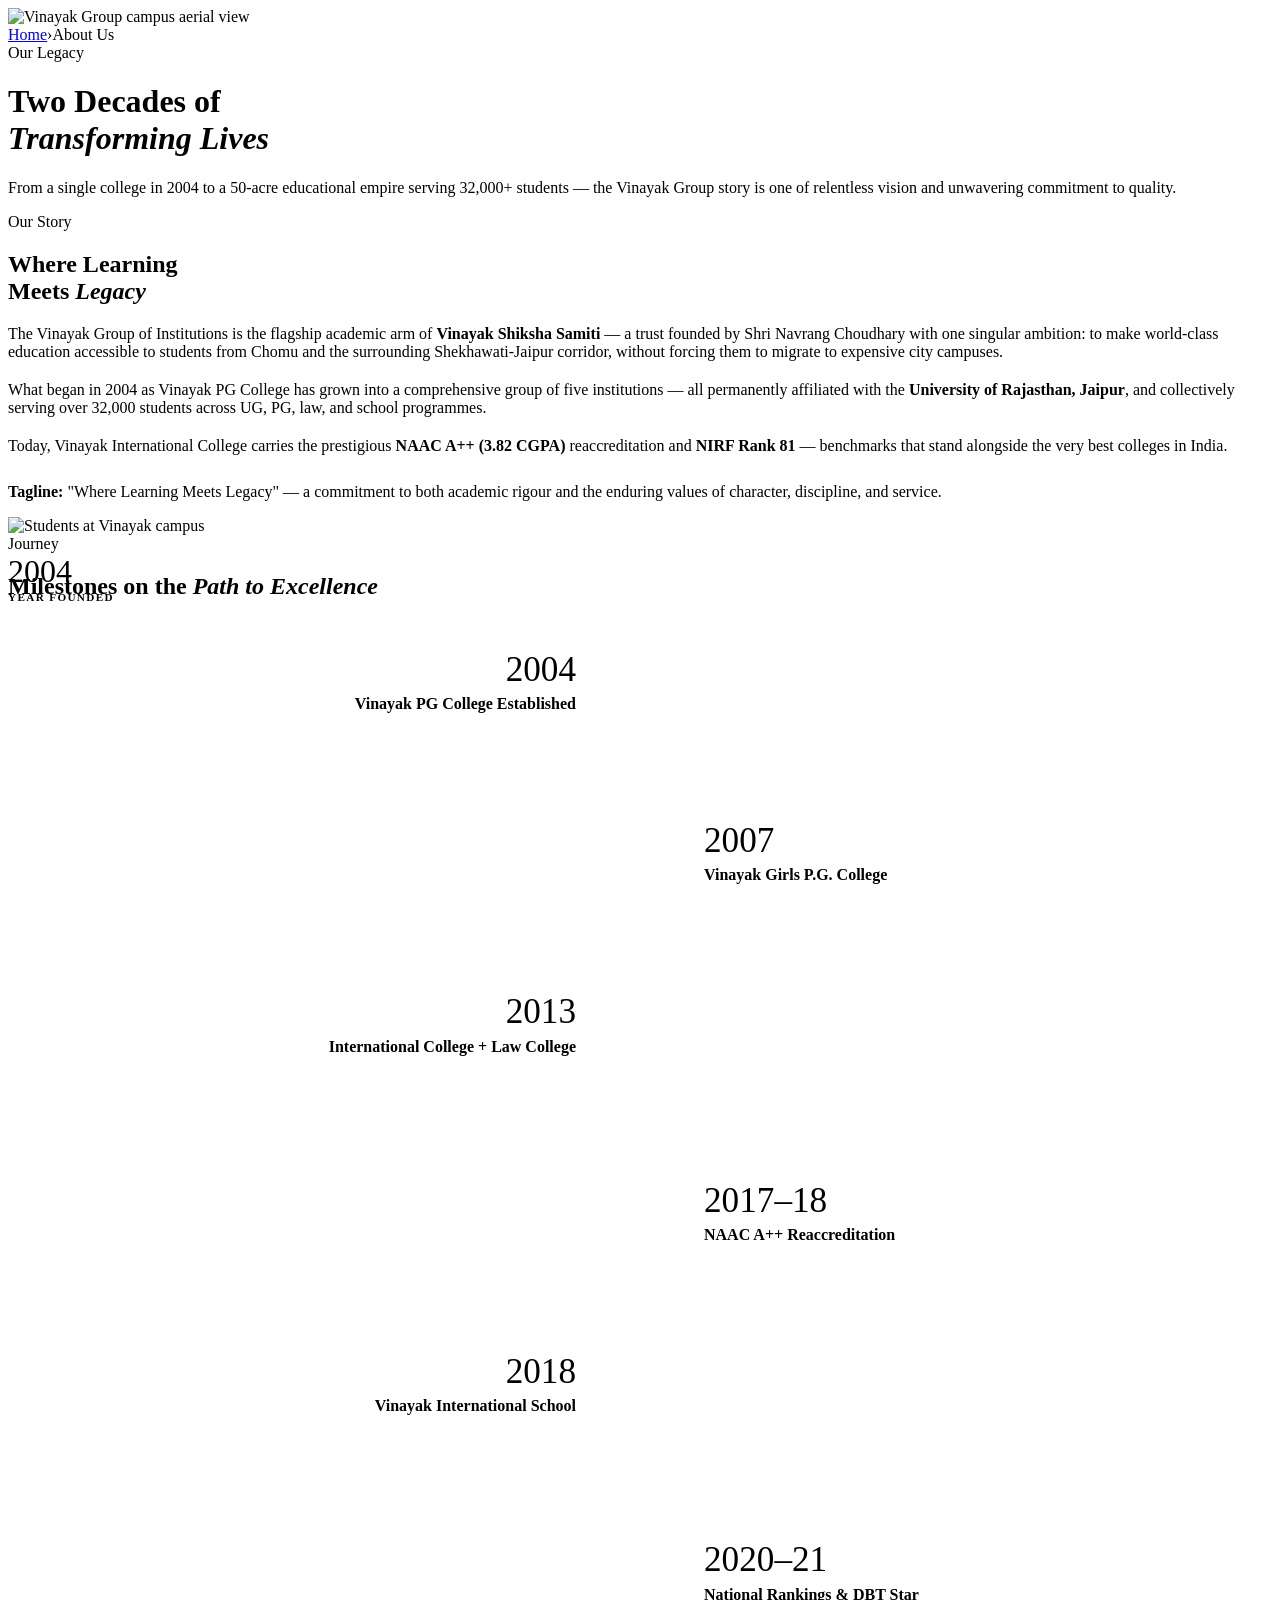
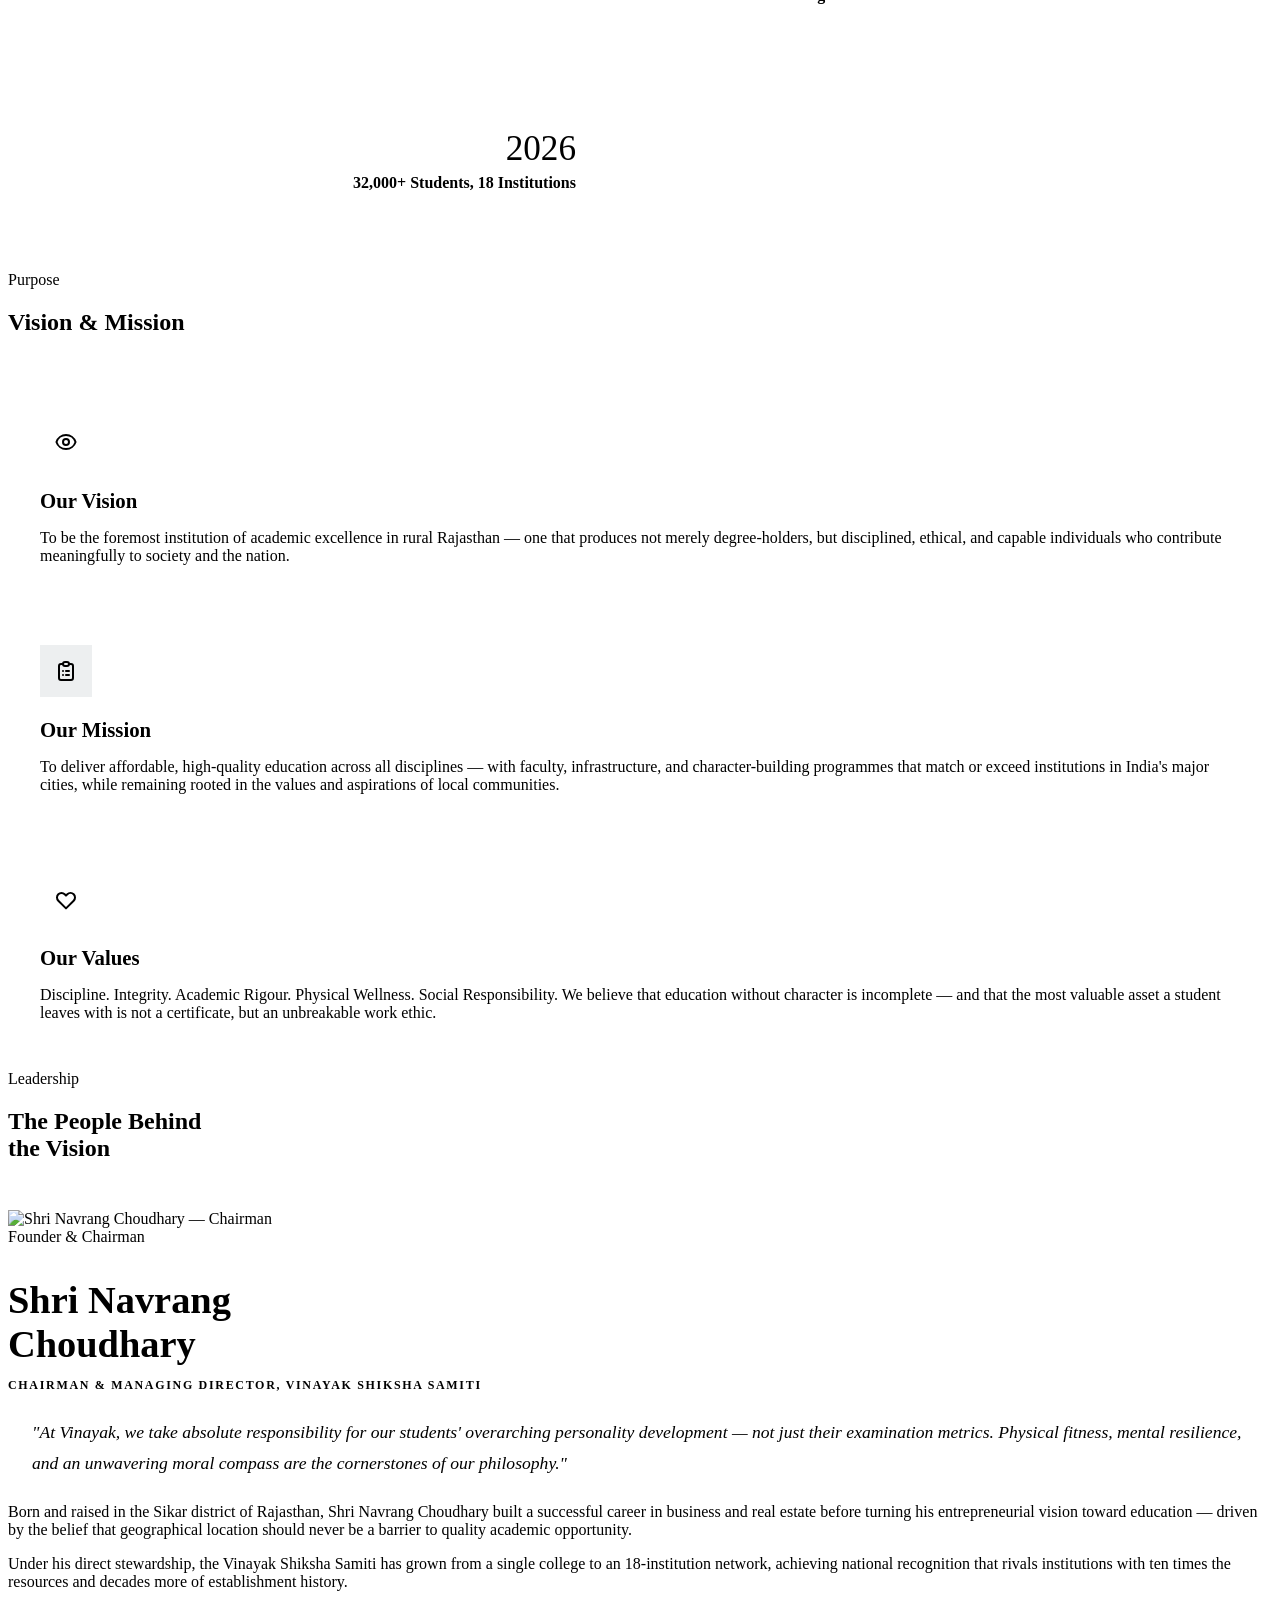
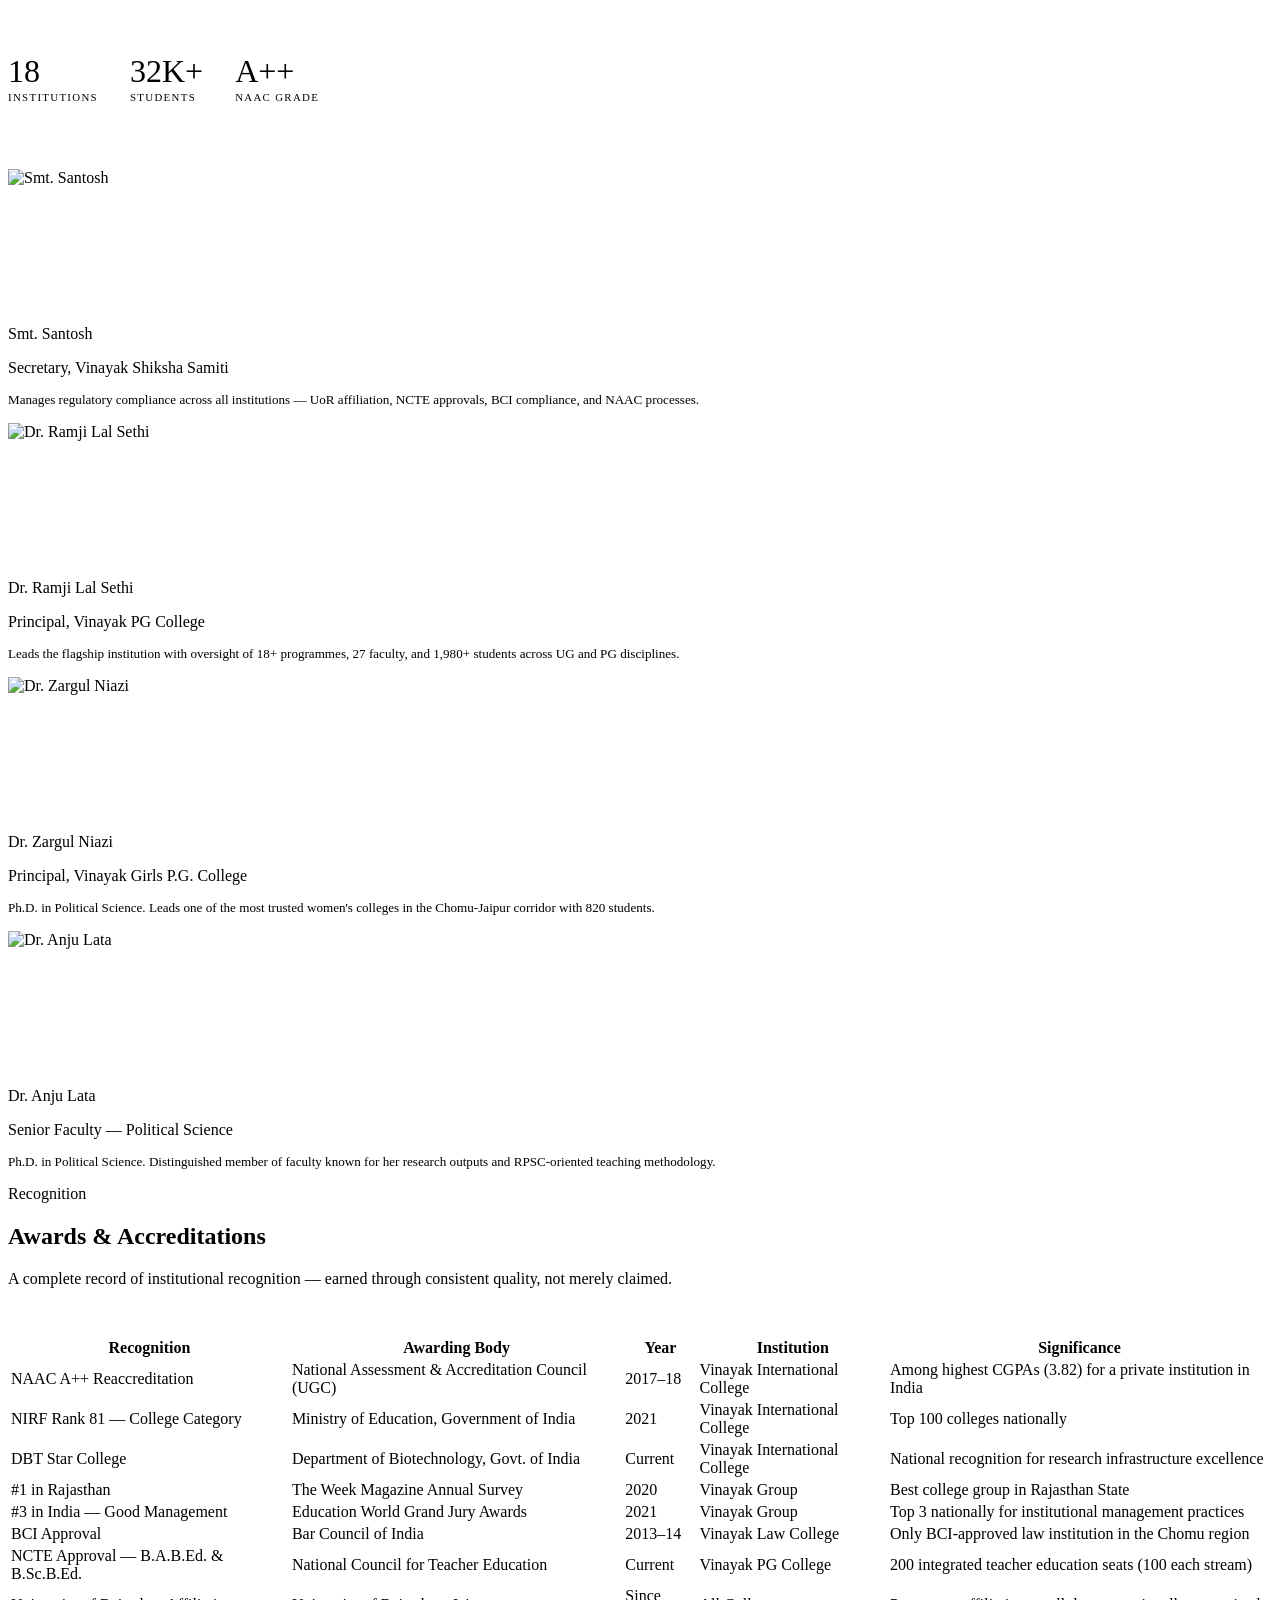
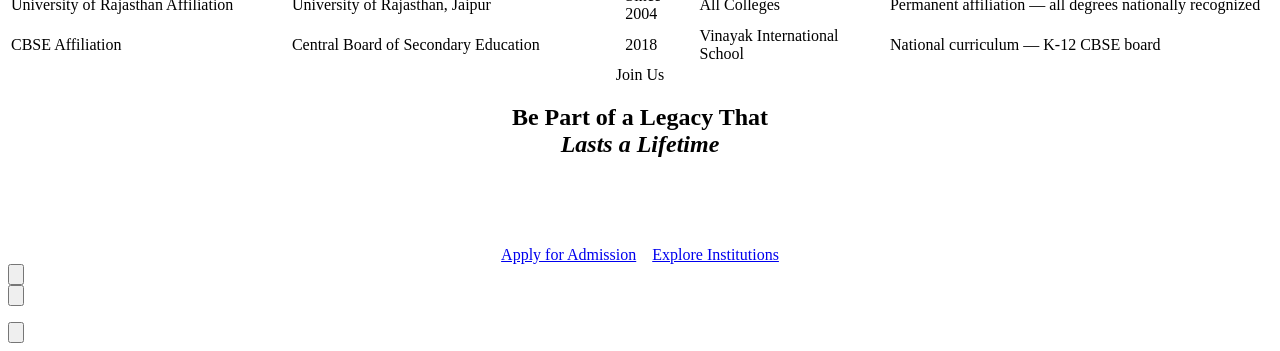
==== commit 3d9b1e8d: "Add files via upload" ====
--- a/about.html
+++ b/about.html
@@ -4,350 +4,404 @@
   <meta charset="UTF-8">
   <meta name="viewport" content="width=device-width, initial-scale=1.0">
   <title>About Us | Vinayak Group of Institutions Chomu | NAAC A++ Legacy Since 2004</title>
-  <meta name="description" content="Learn about Vinayak Group of Institutions, Chomu. 20+ years of academic excellence, NAAC A++ accreditation, NIRF Rank 81, DBT Star College. Chairman Shri Navrang Choudhary's vision.">
-  <link rel="stylesheet" href="style.css">
-  <style>
-    .timeline { position: relative; padding: 0 0 0 48px; }
-    .timeline::before { content:''; position:absolute; left:18px; top:0; bottom:0; width:2px; background:linear-gradient(to bottom, var(--gold), var(--navy)); }
-    .timeline-item { position: relative; margin-bottom: 40px; }
-    .timeline-dot { position:absolute; left:-38px; top:4px; width:20px; height:20px; border-radius:50%; background:var(--navy); border:3px solid var(--gold); }
-    .timeline-year { font-family:'Bebas Neue',cursive; font-size:1.1rem; color:var(--gold); letter-spacing:0.1em; display:block; margin-bottom:4px; }
-    .timeline-title { font-family:'Cormorant Garamond',serif; font-size:1.2rem; color:var(--navy); margin-bottom:6px; }
-    .timeline-desc { font-size:0.88rem; color:var(--text-light); line-height:1.65; }
-    .leader-card { background:var(--white); border-radius:var(--radius-lg); overflow:hidden; border:1px solid var(--cream); box-shadow:var(--shadow-sm); display:grid; grid-template-columns:200px 1fr; }
-    .leader-portrait { background:linear-gradient(135deg,var(--navy-light),var(--navy-mid)); display:flex; align-items:center; justify-content:center; }
-    .leader-portrait svg { width:100%; height:100%; }
-    .leader-info { padding:32px; }
-    .leader-name { font-family:'Cormorant Garamond',serif; font-size:1.8rem; color:var(--navy); margin-bottom:4px; }
-    .leader-role { font-size:0.75rem; text-transform:uppercase; letter-spacing:0.15em; color:var(--gold-dim); font-weight:600; display:block; margin-bottom:16px; }
-    .leader-bio { font-size:0.9rem; color:var(--text-light); line-height:1.75; }
-    .accred-full-grid { display:grid; grid-template-columns:repeat(auto-fill,minmax(280px,1fr)); gap:24px; }
-    .accred-full-card { background:var(--white); border-radius:var(--radius-md); padding:28px; border:1px solid var(--cream); border-top:4px solid var(--gold); box-shadow:var(--shadow-sm); transition:var(--transition); }
-    .accred-full-card:hover { transform:translateY(-4px); box-shadow:var(--shadow-md); }
-    .accred-full-value { font-family:'Bebas Neue',cursive; font-size:2.5rem; color:var(--gold); display:block; line-height:1; margin-bottom:6px; }
-    .accred-full-name { font-family:'Cormorant Garamond',serif; font-size:1.15rem; color:var(--navy); margin-bottom:8px; }
-    .accred-full-desc { font-size:0.82rem; color:var(--text-light); line-height:1.6; }
-  </style>
+  <meta name="description" content="Learn about Vinayak Group of Institutions, Chomu — 20+ years of academic excellence. NAAC A++ (3.82 CGPA), NIRF Rank 81. Meet Chairman Shri Navrang Choudhary and our leadership team.">
+  <meta name="robots" content="index, follow">
+  <link rel="canonical" href="https://vinayakgroupchomu.edu.in/about.html">
+  <meta property="og:title" content="About | Vinayak Group of Institutions Chomu">
+  <meta property="og:description" content="20+ years of academic excellence. NAAC A++ (3.82 CGPA), NIRF Rank 81, DBT Star College. Meet our leadership and discover our story.">
+  <meta property="og:url" content="https://vinayakgroupchomu.edu.in/about.html">
+  <meta property="og:type" content="website">
+  <link rel="icon" type="image/svg+xml" href="data:image/svg+xml,<svg xmlns='http://www.w3.org/2000/svg' viewBox='0 0 32 32'><rect width='32' height='32' rx='6' fill='%230C1B33'/><text x='16' y='22' font-family='serif' font-size='16' font-weight='bold' text-anchor='middle' fill='%23C9A84C'>VG</text></svg>">
+  <link rel="stylesheet" href="assets/css/style.css">
 </head>
 <body>
+
 <div id="nav-container"></div>
 
+<!-- PAGE HERO -->
 <div class="page-hero">
-  <div class="page-hero-inner">
-    <div class="breadcrumb"><a href="index.html">Home</a><svg fill="none" viewBox="0 0 24 24" stroke="currentColor"><path stroke-linecap="round" stroke-linejoin="round" stroke-width="2" d="M9 5l7 7-7 7"/></svg><span>About Us</span></div>
-    <span class="eyebrow">Our Story</span>
-    <h1>Two Decades of<br><em style="color:var(--gold-bright);">Transforming Lives</em></h1>
-    <p>From a humble philanthropic trust to one of Rajasthan's most accredited educational groups — the Vinayak story is one of relentless commitment to value-based education.</p>
+  <div class="page-hero-bg">
+    <img src="https://images.unsplash.com/photo-1607237138185-eedd9c632b0b?w=1600&q=80" alt="Vinayak Group campus aerial view" loading="eager">
+  </div>
+  <div class="container page-hero-inner">
+    <div class="breadcrumb">
+      <a href="index.html">Home</a><span class="breadcrumb-sep">›</span><span>About Us</span>
+    </div>
+    <span class="eyebrow">Our Legacy</span>
+    <h1>Two Decades of<br><em>Transforming Lives</em></h1>
+    <p>From a single college in 2004 to a 50-acre educational empire serving 32,000+ students — the Vinayak Group story is one of relentless vision and unwavering commitment to quality.</p>
   </div>
 </div>
 
 <main>
 
-<!-- QUICK FACTS STRIP -->
-<section style="background:var(--navy);padding:32px 0;border-bottom:1px solid rgba(201,147,58,0.2);">
-  <div class="container">
-    <div style="display:grid;grid-template-columns:repeat(6,1fr);gap:0;text-align:center;">
-      <div style="padding:0 20px;border-right:1px solid rgba(255,255,255,0.08);">
-        <span style="font-family:'Bebas Neue',cursive;font-size:2rem;color:var(--gold-bright);display:block;" data-count="2004">2004</span>
-        <span style="font-size:0.65rem;text-transform:uppercase;letter-spacing:0.12em;color:rgba(255,255,255,0.4);">Year Founded</span>
-      </div>
-      <div style="padding:0 20px;border-right:1px solid rgba(255,255,255,0.08);">
-        <span style="font-family:'Bebas Neue',cursive;font-size:2rem;color:var(--gold-bright);display:block;">A++</span>
-        <span style="font-size:0.65rem;text-transform:uppercase;letter-spacing:0.12em;color:rgba(255,255,255,0.4);">NAAC Grade</span>
-      </div>
-      <div style="padding:0 20px;border-right:1px solid rgba(255,255,255,0.08);">
-        <span style="font-family:'Bebas Neue',cursive;font-size:2rem;color:var(--gold-bright);display:block;">#81</span>
-        <span style="font-size:0.65rem;text-transform:uppercase;letter-spacing:0.12em;color:rgba(255,255,255,0.4);">NIRF India Rank</span>
-      </div>
-      <div style="padding:0 20px;border-right:1px solid rgba(255,255,255,0.08);">
-        <span style="font-family:'Bebas Neue',cursive;font-size:2rem;color:var(--gold-bright);display:block;" data-count="18">18</span>
-        <span style="font-size:0.65rem;text-transform:uppercase;letter-spacing:0.12em;color:rgba(255,255,255,0.4);">Institutions</span>
-      </div>
-      <div style="padding:0 20px;border-right:1px solid rgba(255,255,255,0.08);">
-        <span style="font-family:'Bebas Neue',cursive;font-size:2rem;color:var(--gold-bright);display:block;" data-count="32000">32K+</span>
-        <span style="font-size:0.65rem;text-transform:uppercase;letter-spacing:0.12em;color:rgba(255,255,255,0.4);">Students</span>
-      </div>
-      <div style="padding:0 20px;">
-        <span style="font-family:'Bebas Neue',cursive;font-size:2rem;color:var(--gold-bright);display:block;" data-count="50">50</span>
-        <span style="font-size:0.65rem;text-transform:uppercase;letter-spacing:0.12em;color:rgba(255,255,255,0.4);">Acre Campus</span>
-      </div>
-    </div>
-  </div>
-</section>
-
-<!-- HISTORY -->
+<!-- INTRO -->
 <section class="section" id="history">
   <div class="container">
-    <div style="display:grid;grid-template-columns:1fr 1fr;gap:72px;align-items:start;">
-      <div>
-        <div class="section-header--left reveal">
-          <div class="gold-rule"><span>Our History</span></div>
-          <h2>From a Humble Trust to<br><em>Rajasthan's Pride</em></h2>
-          <p>The Vinayak Group traces its lineage from the Vinayak Shiksha Samiti — a philanthropic educational trust with deep roots in the Chomu-Sikar educational belt of Rajasthan. The Samiti, with an educational legacy stretching back over a century, began modernizing its higher education operations in 2004 with the establishment of Vinayak PG College.</p>
-          <p style="margin-top:16px;">What started as a co-educational undergraduate college on a then-modest campus has, through strategic vertical integration, evolved into a comprehensive "grand Banyan tree" — offering cradle-to-career educational pathways from playgroup schooling to postgraduate degrees and professional legal education.</p>
-        </div>
-        <div style="margin-top:40px;" class="reveal">
-          <div style="background:var(--gold-pale);border-radius:var(--radius-lg);padding:28px;border:1px solid var(--cream);">
-            <span style="font-family:'Bebas Neue',cursive;font-size:0.8rem;letter-spacing:0.2em;color:var(--gold-dim);display:block;margin-bottom:12px;">Group Tagline</span>
-            <p style="font-family:'Cormorant Garamond',serif;font-size:1.6rem;font-style:italic;color:var(--navy);line-height:1.4;margin:0;">"Where Learning Meets Legacy"</p>
-          </div>
-        </div>
-      </div>
-      <div class="reveal reveal-delay-2">
-        <div class="timeline">
-          <div class="timeline-item">
-            <div class="timeline-dot"></div>
-            <span class="timeline-year">Pre-2004</span>
-            <div class="timeline-title">Vinayak Shiksha Samiti — The Legacy Trust</div>
-            <div class="timeline-desc">Ancestral philanthropic educational trust established in the Chomu-Sikar belt, providing foundational schooling across the region for generations.</div>
-          </div>
-          <div class="timeline-item">
-            <div class="timeline-dot"></div>
-            <span class="timeline-year">2004</span>
-            <div class="timeline-title">Vinayak PG College Founded</div>
-            <div class="timeline-desc">The flagship co-educational degree college established on Kacholiya Road, Chomu, permanently affiliated with the University of Rajasthan, Jaipur. Marks the formal entry into higher education.</div>
-          </div>
-          <div class="timeline-item">
-            <div class="timeline-dot"></div>
-            <span class="timeline-year">2007</span>
-            <div class="timeline-title">Vinayak Girls P.G. College — Women's Empowerment</div>
-            <div class="timeline-desc">Recognizing the critical need for female higher education in semi-urban Rajasthan, a dedicated women's college is established to provide a safe, empowering environment for girl students.</div>
-          </div>
-          <div class="timeline-item">
-            <div class="timeline-dot"></div>
-            <span class="timeline-year">2013</span>
-            <div class="timeline-title">Vinayak International College & Law College Founded</div>
-            <div class="timeline-desc">Aggressive horizontal expansion. The elite International College (later NAAC A++) and the groundbreaking Vinayak Law College (BCI approved — Chomu's only law institution) are established.</div>
-          </div>
-          <div class="timeline-item">
-            <div class="timeline-dot"></div>
-            <span class="timeline-year">2017–18</span>
-            <div class="timeline-title">NAAC A++ Reaccreditation — 3.82 CGPA</div>
-            <div class="timeline-desc">A watershed moment: Vinayak International College achieves NAAC A++ reaccreditation with a remarkable 3.82 CGPA — among the highest scores in India, validating decades of quality commitment.</div>
-          </div>
-          <div class="timeline-item">
-            <div class="timeline-dot"></div>
-            <span class="timeline-year">2018</span>
-            <div class="timeline-title">Vinayak International School — CBSE Affiliation</div>
-            <div class="timeline-desc">The complete feeder ecosystem is completed with the establishment of a CBSE-affiliated English-medium school with DigiBoard smart classrooms, swimming pool, and day-cum-boarding facilities.</div>
-          </div>
-          <div class="timeline-item">
-            <div class="timeline-dot"></div>
-            <span class="timeline-year">2020–21</span>
-            <div class="timeline-title">National & Media Recognition</div>
-            <div class="timeline-desc">Ranked #1 in Rajasthan by The Week magazine (2020). Ranked #3 in India for Good Management Practices by Education World Grand Jury Awards (2021). NIRF Rank 81 confirmed by Ministry of Education.</div>
-          </div>
-          <div class="timeline-item">
-            <div class="timeline-dot"></div>
-            <span class="timeline-year">Today</span>
-            <div class="timeline-title">32,000+ Students Across 18 Institutions</div>
-            <div class="timeline-desc">The Vinayak Group now operates a comprehensive multi-institutional ecosystem on 50+ acres, serving over 32,000 students annually across the Chomu-Sikar-Jaipur educational corridor.</div>
-          </div>
-        </div>
+    <div class="grid-2" style="gap:clamp(3rem,6vw,6rem);align-items:center;">
+      <div class="reveal-left">
+        <span class="eyebrow">Our Story</span>
+        <h2 style="margin-bottom:1.25rem;">Where Learning<br>Meets <em>Legacy</em></h2>
+        <p style="margin-bottom:1.25rem;">The Vinayak Group of Institutions is the flagship academic arm of <strong>Vinayak Shiksha Samiti</strong> — a trust founded by Shri Navrang Choudhary with one singular ambition: to make world-class education accessible to students from Chomu and the surrounding Shekhawati-Jaipur corridor, without forcing them to migrate to expensive city campuses.</p>
+        <p style="margin-bottom:1.25rem;">What began in 2004 as Vinayak PG College has grown into a comprehensive group of five institutions — all permanently affiliated with the <strong>University of Rajasthan, Jaipur</strong>, and collectively serving over 32,000 students across UG, PG, law, and school programmes.</p>
+        <p>Today, Vinayak International College carries the prestigious <strong>NAAC A++ (3.82 CGPA)</strong> reaccreditation and <strong>NIRF Rank 81</strong> — benchmarks that stand alongside the very best colleges in India.</p>
+        <div class="highlight-box" style="margin-top:1.75rem;">
+          <p><strong>Tagline:</strong> "Where Learning Meets Legacy" — a commitment to both academic rigour and the enduring values of character, discipline, and service.</p>
+        </div>
+      </div>
+      <div class="reveal-right" style="position:relative;">
+        <img
+          src="https://images.unsplash.com/photo-1555521144-0ea86b367697?w=700&q=80"
+          alt="Students at Vinayak campus"
+          style="width:100%;border-radius:var(--radius-lg);box-shadow:var(--shadow-xl);aspect-ratio:4/3;object-fit:cover;"
+          loading="lazy"
+        >
+        <div style="position:absolute;-bottom:1rem;left:-1.5rem;background:var(--white);border-radius:var(--radius-md);padding:1.25rem 1.5rem;box-shadow:var(--shadow-xl);border:1px solid var(--gray-200);">
+          <span style="font-family:'Cinzel',serif;font-size:2rem;color:var(--gold-500);line-height:1;display:block;">2004</span>
+          <span style="font-size:0.7rem;text-transform:uppercase;letter-spacing:0.12em;color:var(--gray-400);font-weight:600;">Year Founded</span>
+        </div>
+      </div>
+    </div>
+  </div>
+</section>
+
+<!-- TIMELINE -->
+<section class="section bg-navy" id="timeline">
+  <div class="container">
+    <div class="section-heading centered reveal">
+      <span class="eyebrow" style="color:var(--gold-400);">Journey</span>
+      <h2 style="color:var(--white);">Milestones on the <em style="color:var(--gold-400);">Path to Excellence</em></h2>
+    </div>
+    <div style="position:relative;max-width:900px;margin:0 auto;padding-top:2rem;">
+      <!-- Timeline vertical line -->
+      <div style="position:absolute;left:50%;transform:translateX(-50%);top:0;bottom:0;width:2px;background:linear-gradient(to bottom,var(--gold-500),var(--gold-300),transparent);"></div>
+
+      <!-- Items -->
+      <div style="display:grid;gap:3rem;">
+
+        <div class="reveal" style="display:grid;grid-template-columns:1fr 1fr;gap:3rem;align-items:center;">
+          <div style="text-align:right;padding-right:2.5rem;">
+            <span style="font-family:'Cinzel',serif;font-size:2.2rem;color:var(--gold-400);display:block;line-height:1;">2004</span>
+            <h4 style="color:var(--white);margin:0.5rem 0 0.4rem;">Vinayak PG College Established</h4>
+            <p style="font-size:0.88rem;color:rgba(255,255,255,0.5);">First institution of the group founded on Kacholiya Road, Chomu. Affiliated to University of Rajasthan from inception.</p>
+          </div>
+          <div style="padding-left:2.5rem;border-left:none;">
+            <div style="width:14px;height:14px;border-radius:50%;background:var(--gold-500);border:3px solid var(--navy-800);position:absolute;left:50%;transform:translateX(-50%);margin-top:0.4rem;"></div>
+          </div>
+        </div>
+
+        <div class="reveal" style="display:grid;grid-template-columns:1fr 1fr;gap:3rem;align-items:center;">
+          <div style="padding-right:2.5rem;text-align:right;">
+            <div style="width:14px;height:14px;border-radius:50%;background:var(--gold-500);border:3px solid var(--navy-800);position:absolute;left:50%;transform:translateX(-50%);margin-top:0.4rem;"></div>
+          </div>
+          <div style="padding-left:2.5rem;">
+            <span style="font-family:'Cinzel',serif;font-size:2.2rem;color:var(--gold-400);display:block;line-height:1;">2007</span>
+            <h4 style="color:var(--white);margin:0.5rem 0 0.4rem;">Vinayak Girls P.G. College</h4>
+            <p style="font-size:0.88rem;color:rgba(255,255,255,0.5);">Dedicated women's college established, addressing the acute gap in safe higher education for girls in the rural Chomu-Sikar region.</p>
+          </div>
+        </div>
+
+        <div class="reveal" style="display:grid;grid-template-columns:1fr 1fr;gap:3rem;align-items:center;">
+          <div style="text-align:right;padding-right:2.5rem;">
+            <span style="font-family:'Cinzel',serif;font-size:2.2rem;color:var(--gold-400);display:block;line-height:1;">2013</span>
+            <h4 style="color:var(--white);margin:0.5rem 0 0.4rem;">International College + Law College</h4>
+            <p style="font-size:0.88rem;color:rgba(255,255,255,0.5);">Two landmark institutions opened simultaneously — Vinayak International College (now NAAC A++) and Vinayak Law College (BCI Approved, first in Chomu).</p>
+          </div>
+          <div style="padding-left:2.5rem;"></div>
+        </div>
+
+        <div class="reveal" style="display:grid;grid-template-columns:1fr 1fr;gap:3rem;align-items:center;">
+          <div></div>
+          <div style="padding-left:2.5rem;">
+            <span style="font-family:'Cinzel',serif;font-size:2.2rem;color:var(--gold-400);display:block;line-height:1;">2017–18</span>
+            <h4 style="color:var(--white);margin:0.5rem 0 0.4rem;">NAAC A++ Reaccreditation</h4>
+            <p style="font-size:0.88rem;color:rgba(255,255,255,0.5);">Vinayak International College achieves NAAC A++ with 3.82 CGPA — among the highest for any private institution in Rajasthan.</p>
+          </div>
+        </div>
+
+        <div class="reveal" style="display:grid;grid-template-columns:1fr 1fr;gap:3rem;align-items:center;">
+          <div style="text-align:right;padding-right:2.5rem;">
+            <span style="font-family:'Cinzel',serif;font-size:2.2rem;color:var(--gold-400);display:block;line-height:1;">2018</span>
+            <h4 style="color:var(--white);margin:0.5rem 0 0.4rem;">Vinayak International School</h4>
+            <p style="font-size:0.88rem;color:rgba(255,255,255,0.5);">CBSE-affiliated English-medium day-cum-boarding school launched with 20 DigiBoard smart classrooms — completing the K-12 to postgrad pipeline.</p>
+          </div>
+          <div></div>
+        </div>
+
+        <div class="reveal" style="display:grid;grid-template-columns:1fr 1fr;gap:3rem;align-items:center;">
+          <div></div>
+          <div style="padding-left:2.5rem;">
+            <span style="font-family:'Cinzel',serif;font-size:2.2rem;color:var(--gold-400);display:block;line-height:1;">2020–21</span>
+            <h4 style="color:var(--white);margin:0.5rem 0 0.4rem;">National Rankings & DBT Star</h4>
+            <p style="font-size:0.88rem;color:rgba(255,255,255,0.5);">#1 in Rajasthan (The Week), #3 in India for Good Management (Education World), NIRF Rank 81 (Ministry of Education), and DBT Star College designation — a historic quadruple.</p>
+          </div>
+        </div>
+
+        <div class="reveal" style="display:grid;grid-template-columns:1fr 1fr;gap:3rem;align-items:center;">
+          <div style="text-align:right;padding-right:2.5rem;">
+            <span style="font-family:'Cinzel',serif;font-size:2.2rem;color:var(--gold-400);display:block;line-height:1;">2026</span>
+            <h4 style="color:var(--white);margin:0.5rem 0 0.4rem;">32,000+ Students, 18 Institutions</h4>
+            <p style="font-size:0.88rem;color:rgba(255,255,255,0.5);">The Vinayak Shiksha Samiti now oversees 18 institutions across the Chomu-Sikar region, with 32,000+ students and a growing research and competitive exam coaching infrastructure.</p>
+          </div>
+          <div></div>
+        </div>
+
       </div>
     </div>
   </div>
 </section>
 
 <!-- VISION & MISSION -->
-<section class="section section--cream" id="vision">
-  <div class="container">
-    <div class="section-header reveal">
-      <div class="gold-rule"><span>Philosophy</span></div>
-      <h2>Vision, Mission &amp;<br><em>Core Values</em></h2>
-    </div>
-    <div style="display:grid;grid-template-columns:1fr 1fr 1fr;gap:28px;" class="reveal">
-      <div style="background:var(--navy);border-radius:var(--radius-lg);padding:36px;color:var(--white);">
-        <div style="width:52px;height:52px;background:rgba(201,147,58,0.15);border-radius:50%;display:flex;align-items:center;justify-content:center;margin-bottom:20px;border:2px solid rgba(201,147,58,0.3);">
-          <svg fill="none" viewBox="0 0 24 24" stroke="currentColor" width="24" height="24" style="color:var(--gold);"><path stroke-linecap="round" stroke-linejoin="round" stroke-width="2" d="M15 12a3 3 0 11-6 0 3 3 0 016 0z"/><path stroke-linecap="round" stroke-linejoin="round" stroke-width="2" d="M2.458 12C3.732 7.943 7.523 5 12 5c4.478 0 8.268 2.943 9.542 7-1.274 4.057-5.064 7-9.542 7-4.477 0-8.268-2.943-9.542-7z"/></svg>
-        </div>
-        <h3 style="color:var(--gold-bright);font-size:1.4rem;margin-bottom:12px;">Our Vision</h3>
-        <p style="color:rgba(255,255,255,0.65);font-size:0.9rem;line-height:1.75;">To transform local students from rural and semi-urban Rajasthan into globally competent, physically fit, and morally sound professionals — capable of navigating the most demanding academic and professional landscapes.</p>
-      </div>
-      <div style="background:var(--gold);border-radius:var(--radius-lg);padding:36px;">
-        <div style="width:52px;height:52px;background:rgba(13,27,42,0.15);border-radius:50%;display:flex;align-items:center;justify-content:center;margin-bottom:20px;border:2px solid rgba(13,27,42,0.2);">
-          <svg fill="none" viewBox="0 0 24 24" stroke="currentColor" width="24" height="24" style="color:var(--navy);"><path stroke-linecap="round" stroke-linejoin="round" stroke-width="2" d="M9 12l2 2 4-4m5.618-4.016A11.955 11.955 0 0112 2.944a11.955 11.955 0 01-8.618 3.04A12.02 12.02 0 003 9c0 5.591 3.824 10.29 9 11.622 5.176-1.332 9-6.03 9-11.622 0-1.042-.133-2.052-.382-3.016z"/></svg>
-        </div>
-        <h3 style="color:var(--navy);font-size:1.4rem;margin-bottom:12px;">Our Mission</h3>
-        <p style="color:rgba(13,27,42,0.7);font-size:0.9rem;line-height:1.75;">To deliver value-based higher education that contributes to holistic development and moral upliftment of society — going far beyond examination metrics to build complete human beings with unbreakable professional identities.</p>
-      </div>
-      <div style="background:var(--navy);border-radius:var(--radius-lg);padding:36px;color:var(--white);">
-        <div style="width:52px;height:52px;background:rgba(201,147,58,0.15);border-radius:50%;display:flex;align-items:center;justify-content:center;margin-bottom:20px;border:2px solid rgba(201,147,58,0.3);">
-          <svg fill="none" viewBox="0 0 24 24" stroke="currentColor" width="24" height="24" style="color:var(--gold);"><path stroke-linecap="round" stroke-linejoin="round" stroke-width="2" d="M4.318 6.318a4.5 4.5 0 000 6.364L12 20.364l7.682-7.682a4.5 4.5 0 00-6.364-6.364L12 7.636l-1.318-1.318a4.5 4.5 0 00-6.364 0z"/></svg>
-        </div>
-        <h3 style="color:var(--gold-bright);font-size:1.4rem;margin-bottom:12px;">Core Values</h3>
-        <ul style="color:rgba(255,255,255,0.65);font-size:0.88rem;line-height:2;list-style:none;">
-          <li>→ Discipline &amp; Physical Fitness (Yoga + Military Training)</li>
-          <li>→ Academic Rigour &amp; Research Excellence</li>
-          <li>→ Moral Upliftment &amp; Character Building</li>
-          <li>→ Women's Safety &amp; Empowerment</li>
-          <li>→ Community &amp; Civic Responsibility (NSS)</li>
-          <li>→ Accessible Quality Education for All</li>
-        </ul>
-      </div>
-    </div>
-    <div style="margin-top:48px;background:var(--white);border-radius:var(--radius-lg);padding:40px;border:1px solid var(--cream);box-shadow:var(--shadow-sm);" class="reveal">
-      <h3 style="margin-bottom:16px;font-size:1.3rem;">The Vinayak Philosophy on Education</h3>
-      <p style="color:var(--text-mid);line-height:1.85;font-size:0.95rem;font-family:'Cormorant Garamond',serif;font-style:italic;border-left:3px solid var(--gold);padding-left:20px;">"Today, under the intense pressure of a materialistic world, many parents operate under the false assumption that education can simply be purchased with the fees paid. We strongly disagree. At Vinayak, we take absolute responsibility for the overarching personality development of the student and demand that parents share this positive, creative, and disciplined attitude. Theoretical knowledge alone is insufficient for survival in the modern era. Physical fitness, mental resilience, and an unwavering moral compass are paramount."</p>
-      <p style="margin-top:16px;font-size:0.82rem;color:var(--text-light);">— Management Committee, Vinayak Group of Education Sansthan</p>
+<section class="section" id="vision">
+  <div class="container">
+    <div class="section-heading centered reveal" style="margin-bottom:3rem;">
+      <span class="eyebrow">Purpose</span>
+      <h2>Vision &amp; <span class="heading-underline">Mission</span></h2>
+    </div>
+    <div class="grid-3" style="gap:2rem;">
+      <div class="card card-body reveal" style="border-top:4px solid var(--gold-500);padding:2rem;">
+        <div style="width:52px;height:52px;background:var(--gold-100);border-radius:var(--radius);display:flex;align-items:center;justify-content:center;margin-bottom:1.25rem;">
+          <svg fill="none" viewBox="0 0 24 24" stroke="currentColor" width="24" height="24" style="color:var(--gold-600);"><path stroke-linecap="round" stroke-linejoin="round" stroke-width="2" d="M15 12a3 3 0 11-6 0 3 3 0 016 0z"/><path stroke-linecap="round" stroke-linejoin="round" stroke-width="2" d="M2.458 12C3.732 7.943 7.523 5 12 5c4.478 0 8.268 2.943 9.542 7-1.274 4.057-5.064 7-9.542 7-4.477 0-8.268-2.943-9.542-7z"/></svg>
+        </div>
+        <h3 style="font-size:1.3rem;margin-bottom:0.75rem;">Our Vision</h3>
+        <p class="text-sm">To be the foremost institution of academic excellence in rural Rajasthan — one that produces not merely degree-holders, but disciplined, ethical, and capable individuals who contribute meaningfully to society and the nation.</p>
+      </div>
+      <div class="card card-body reveal reveal-delay-2" style="border-top:4px solid var(--navy-600);padding:2rem;">
+        <div style="width:52px;height:52px;background:rgba(12,27,51,0.07);border-radius:var(--radius);display:flex;align-items:center;justify-content:center;margin-bottom:1.25rem;">
+          <svg fill="none" viewBox="0 0 24 24" stroke="currentColor" width="24" height="24" style="color:var(--navy-600);"><path stroke-linecap="round" stroke-linejoin="round" stroke-width="2" d="M9 5H7a2 2 0 00-2 2v12a2 2 0 002 2h10a2 2 0 002-2V7a2 2 0 00-2-2h-2M9 5a2 2 0 002 2h2a2 2 0 002-2M9 5a2 2 0 012-2h2a2 2 0 012 2m-3 7h3m-3 4h3m-6-4h.01M9 16h.01"/></svg>
+        </div>
+        <h3 style="font-size:1.3rem;margin-bottom:0.75rem;">Our Mission</h3>
+        <p class="text-sm">To deliver affordable, high-quality education across all disciplines — with faculty, infrastructure, and character-building programmes that match or exceed institutions in India's major cities, while remaining rooted in the values and aspirations of local communities.</p>
+      </div>
+      <div class="card card-body reveal reveal-delay-3" style="border-top:4px solid var(--gold-500);padding:2rem;">
+        <div style="width:52px;height:52px;background:var(--gold-100);border-radius:var(--radius);display:flex;align-items:center;justify-content:center;margin-bottom:1.25rem;">
+          <svg fill="none" viewBox="0 0 24 24" stroke="currentColor" width="24" height="24" style="color:var(--gold-600);"><path stroke-linecap="round" stroke-linejoin="round" stroke-width="2" d="M4.318 6.318a4.5 4.5 0 000 6.364L12 20.364l7.682-7.682a4.5 4.5 0 00-6.364-6.364L12 7.636l-1.318-1.318a4.5 4.5 0 00-6.364 0z"/></svg>
+        </div>
+        <h3 style="font-size:1.3rem;margin-bottom:0.75rem;">Our Values</h3>
+        <p class="text-sm">Discipline. Integrity. Academic Rigour. Physical Wellness. Social Responsibility. We believe that education without character is incomplete — and that the most valuable asset a student leaves with is not a certificate, but an unbreakable work ethic.</p>
+      </div>
     </div>
   </div>
 </section>
 
 <!-- LEADERSHIP -->
-<section class="section" id="leadership">
-  <div class="container">
-    <div class="section-header reveal">
-      <div class="gold-rule"><span>Leadership</span></div>
-      <h2>The Visionaries<br><em>Behind Our Growth</em></h2>
+<section class="section bg-off-white" id="leadership">
+  <div class="container">
+    <div class="section-heading centered reveal" style="margin-bottom:3rem;">
+      <span class="eyebrow">Leadership</span>
+      <h2>The People Behind<br>the <span class="heading-underline">Vision</span></h2>
     </div>
 
     <!-- Chairman -->
-    <div class="leader-card reveal" style="margin-bottom:28px;">
-      <div class="leader-portrait" style="min-height:240px;">
-        <svg viewBox="0 0 200 240" xmlns="http://www.w3.org/2000/svg" style="width:200px;height:240px;">
-          <rect width="200" height="240" fill="#1A3C6A"/>
-          <circle cx="100" cy="80" r="44" fill="#223D72"/>
-          <path d="M30,220 Q30,150 100,150 Q170,150 170,220 L170,240 L30,240 Z" fill="#223D72"/>
-          <path d="M84,122 L100,155 L116,122" fill="#C9933A"/>
-          <rect x="90" y="122" width="20" height="10" fill="#C9933A"/>
-          <text x="100" y="230" text-anchor="middle" fill="#C9933A" font-size="8.5" font-family="Arial" font-weight="bold">NAVRANG CHOUDHARY</text>
-        </svg>
-      </div>
-      <div class="leader-info">
-        <div class="leader-name">Shri Navrang Choudhary</div>
-        <span class="leader-role">Chairman &amp; Managing Director — Vinayak Group of Education Sansthan</span>
-        <p class="leader-bio">Born in Sikar, Rajasthan, Shri Navrang Choudhary is the primary visionary driving the Vinayak Group's expansion across the Chomu-Sikar educational belt. With a background in business and real estate management, his leadership has been characterized by a relentless focus on creating premier infrastructural environments that rival urban campuses.</p>
-        <p class="leader-bio" style="margin-top:12px;">Shri Choudhary is deeply involved in the strategic positioning of the group, emphasizing the necessity of integrating physical fitness and military training into the academic curriculum to build resilient, stress-free graduates. He believes firmly that education must be a transformative experience — not a transactional one — and has steered the group to national recognition including NAAC A++, NIRF Rank 81, and DBT Star College status.</p>
-        <p class="leader-bio" style="margin-top:12px;font-style:italic;color:var(--navy);font-family:'Cormorant Garamond',serif;font-size:1rem;">"We invite parents who share this positive, creative, and disciplined attitude to join hands with us in shaping the leaders of tomorrow."</p>
-      </div>
-    </div>
-
-    <!-- Secretary -->
-    <div class="leader-card reveal" style="margin-bottom:28px;">
-      <div class="leader-portrait" style="min-height:200px;">
-        <svg viewBox="0 0 200 200" xmlns="http://www.w3.org/2000/svg" style="width:200px;height:200px;">
-          <rect width="200" height="200" fill="#2D1A4A"/>
-          <circle cx="100" cy="70" r="38" fill="#3A2262"/>
-          <path d="M35,185 Q35,130 100,130 Q165,130 165,185 L165,200 L35,200 Z" fill="#3A2262"/>
-          <text x="100" y="195" text-anchor="middle" fill="#C9933A" font-size="8" font-family="Arial" font-weight="bold">SMT. SANTOSH</text>
-        </svg>
-      </div>
-      <div class="leader-info">
-        <div class="leader-name">Smt. Santosh</div>
-        <span class="leader-role">Secretary — Vinayak Group of Education Sansthan</span>
-        <p class="leader-bio">Smt. Santosh serves as the executive backbone of the Vinayak Group, playing a critical role in navigating the complex regulatory frameworks required by national and state statutory bodies including NCTE, the Bar Council of India, and the University of Rajasthan.</p>
-        <p class="leader-bio" style="margin-top:12px;">Her administrative expertise has been instrumental in ensuring that all institutions within the group maintain full statutory compliance, enabling smooth academic operations and the successful pursuit of national-level accreditations and recognitions.</p>
-      </div>
-    </div>
-
-    <!-- Principal Grid -->
-    <h3 class="reveal" style="margin:48px 0 24px;font-size:1.5rem;">College <em>Principals</em></h3>
-    <div style="display:grid;grid-template-columns:repeat(auto-fill,minmax(280px,1fr));gap:24px;">
-      <div style="background:var(--white);border-radius:var(--radius-md);padding:24px;border:1px solid var(--cream);box-shadow:var(--shadow-sm);display:flex;gap:16px;align-items:flex-start;" class="reveal reveal-delay-1">
-        <div style="width:56px;height:56px;background:var(--navy);border-radius:50%;display:flex;align-items:center;justify-content:center;font-family:'Bebas Neue',cursive;font-size:1.3rem;color:var(--gold-bright);flex-shrink:0;">RS</div>
-        <div>
-          <h4 style="font-size:1.1rem;margin-bottom:4px;">Dr. Ramji Lal Sethi</h4>
-          <span style="font-size:0.7rem;text-transform:uppercase;letter-spacing:0.12em;color:var(--gold-dim);font-weight:600;display:block;margin-bottom:8px;">Principal</span>
-          <p style="font-size:0.82rem;color:var(--text-light);">Vinayak P.G. College — Oversees the complex multi-disciplinary delivery of 18+ UG and PG programmes across Arts, Science, Commerce, and Education.</p>
-        </div>
-      </div>
-      <div style="background:var(--white);border-radius:var(--radius-md);padding:24px;border:1px solid var(--cream);box-shadow:var(--shadow-sm);display:flex;gap:16px;align-items:flex-start;" class="reveal reveal-delay-2">
-        <div style="width:56px;height:56px;background:var(--navy);border-radius:50%;display:flex;align-items:center;justify-content:center;font-family:'Bebas Neue',cursive;font-size:1.3rem;color:var(--gold-bright);flex-shrink:0;">ZN</div>
-        <div>
-          <h4 style="font-size:1.1rem;margin-bottom:4px;">Dr. Zargul Niazi</h4>
-          <span style="font-size:0.7rem;text-transform:uppercase;letter-spacing:0.12em;color:var(--gold-dim);font-weight:600;display:block;margin-bottom:8px;">Principal — Faculty of Political Science</span>
-          <p style="font-size:0.82rem;color:var(--text-light);">Vinayak Girls P.G. College — Ph.D. in Political Science. Directs the institution ensuring a secure, empowering, and academically rigorous environment for female students.</p>
-        </div>
-      </div>
-      <div style="background:var(--white);border-radius:var(--radius-md);padding:24px;border:1px solid var(--cream);box-shadow:var(--shadow-sm);display:flex;gap:16px;align-items:flex-start;" class="reveal reveal-delay-3">
-        <div style="width:56px;height:56px;background:var(--navy);border-radius:50%;display:flex;align-items:center;justify-content:center;font-family:'Bebas Neue',cursive;font-size:1.3rem;color:var(--gold-bright);flex-shrink:0;">AL</div>
-        <div>
-          <h4 style="font-size:1.1rem;margin-bottom:4px;">Dr. Anju Lata</h4>
-          <span style="font-size:0.7rem;text-transform:uppercase;letter-spacing:0.12em;color:var(--gold-dim);font-weight:600;display:block;margin-bottom:8px;">Faculty — Political Science (Ph.D.)</span>
-          <p style="font-size:0.82rem;color:var(--text-light);">Vinayak Girls P.G. College — Senior academic leader. Ph.D. in Political Science. One of the founding female academicians who built the academic culture of the women's institution.</p>
-        </div>
-      </div>
+    <div class="grid-2" style="gap:clamp(3rem,6vw,5rem);align-items:start;margin-bottom:4rem;">
+      <div class="reveal-left">
+        <img
+          src="https://images.unsplash.com/photo-1560250097-0b93528c311a?w=600&q=80"
+          alt="Shri Navrang Choudhary — Chairman"
+          style="width:100%;border-radius:var(--radius-lg);box-shadow:var(--shadow-xl);aspect-ratio:3/4;object-fit:cover;max-width:420px;"
+          loading="lazy"
+        >
+      </div>
+      <div class="reveal-right">
+        <span class="badge badge-gold" style="margin-bottom:1rem;">Founder &amp; Chairman</span>
+        <h2 style="font-size:clamp(1.8rem,3vw,2.8rem);margin-bottom:0.5rem;">Shri Navrang<br>Choudhary</h2>
+        <p style="font-size:0.75rem;text-transform:uppercase;letter-spacing:0.14em;color:var(--gray-400);font-weight:600;margin-bottom:1.5rem;">Chairman &amp; Managing Director, Vinayak Shiksha Samiti</p>
+
+        <blockquote style="font-family:'Playfair Display',serif;font-style:italic;font-size:1.1rem;line-height:1.75;color:var(--navy-700);border-left:3px solid var(--gold-500);padding-left:1.5rem;margin:0 0 1.5rem;">
+          "At Vinayak, we take absolute responsibility for our students' overarching personality development — not just their examination metrics. Physical fitness, mental resilience, and an unwavering moral compass are the cornerstones of our philosophy."
+        </blockquote>
+
+        <p style="margin-bottom:1rem;">Born and raised in the Sikar district of Rajasthan, Shri Navrang Choudhary built a successful career in business and real estate before turning his entrepreneurial vision toward education — driven by the belief that geographical location should never be a barrier to quality academic opportunity.</p>
+        <p>Under his direct stewardship, the Vinayak Shiksha Samiti has grown from a single college to an 18-institution network, achieving national recognition that rivals institutions with ten times the resources and decades more of establishment history.</p>
+
+        <div style="display:flex;gap:2rem;margin-top:2rem;padding-top:2rem;border-top:1px solid var(--gray-200);">
+          <div>
+            <span style="font-family:'Cinzel',serif;font-size:2rem;color:var(--gold-500);display:block;line-height:1;">18</span>
+            <span style="font-size:0.68rem;text-transform:uppercase;letter-spacing:0.12em;color:var(--gray-400);">Institutions</span>
+          </div>
+          <div>
+            <span style="font-family:'Cinzel',serif;font-size:2rem;color:var(--gold-500);display:block;line-height:1;">32K+</span>
+            <span style="font-size:0.68rem;text-transform:uppercase;letter-spacing:0.12em;color:var(--gray-400);">Students</span>
+          </div>
+          <div>
+            <span style="font-family:'Cinzel',serif;font-size:2rem;color:var(--gold-500);display:block;line-height:1;">A++</span>
+            <span style="font-size:0.68rem;text-transform:uppercase;letter-spacing:0.12em;color:var(--gray-400);">NAAC Grade</span>
+          </div>
+        </div>
+      </div>
+    </div>
+
+    <div class="divider-gold"></div>
+
+    <!-- Other leaders -->
+    <div class="grid-4" style="margin-top:3rem;gap:1.5rem;">
+
+      <div class="card reveal">
+        <div class="faculty-avatar" style="height:140px;">
+          <img src="https://images.unsplash.com/photo-1551836022-d5d88e9218df?w=300&q=80" alt="Smt. Santosh" loading="lazy">
+        </div>
+        <div class="faculty-body">
+          <p class="faculty-name">Smt. Santosh</p>
+          <span class="faculty-dept">Secretary, Vinayak Shiksha Samiti</span>
+          <p style="font-size:0.82rem;color:var(--gray-500);line-height:1.6;margin-top:0.75rem;">Manages regulatory compliance across all institutions — UoR affiliation, NCTE approvals, BCI compliance, and NAAC processes.</p>
+        </div>
+      </div>
+
+      <div class="card reveal reveal-delay-2">
+        <div class="faculty-avatar" style="height:140px;">
+          <img src="https://images.unsplash.com/photo-1494790108377-be9c29b29330?w=300&q=80" alt="Dr. Ramji Lal Sethi" loading="lazy">
+        </div>
+        <div class="faculty-body">
+          <p class="faculty-name">Dr. Ramji Lal Sethi</p>
+          <span class="faculty-dept">Principal, Vinayak PG College</span>
+          <p style="font-size:0.82rem;color:var(--gray-500);line-height:1.6;margin-top:0.75rem;">Leads the flagship institution with oversight of 18+ programmes, 27 faculty, and 1,980+ students across UG and PG disciplines.</p>
+        </div>
+      </div>
+
+      <div class="card reveal reveal-delay-3">
+        <div class="faculty-avatar" style="height:140px;">
+          <img src="https://images.unsplash.com/photo-1438761681033-6461ffad8d80?w=300&q=80" alt="Dr. Zargul Niazi" loading="lazy">
+        </div>
+        <div class="faculty-body">
+          <p class="faculty-name">Dr. Zargul Niazi</p>
+          <span class="faculty-dept">Principal, Vinayak Girls P.G. College</span>
+          <p style="font-size:0.82rem;color:var(--gray-500);line-height:1.6;margin-top:0.75rem;">Ph.D. in Political Science. Leads one of the most trusted women's colleges in the Chomu-Jaipur corridor with 820 students.</p>
+        </div>
+      </div>
+
+      <div class="card reveal reveal-delay-4">
+        <div class="faculty-avatar" style="height:140px;">
+          <img src="https://images.unsplash.com/photo-1580489944761-15a19d654956?w=300&q=80" alt="Dr. Anju Lata" loading="lazy">
+        </div>
+        <div class="faculty-body">
+          <p class="faculty-name">Dr. Anju Lata</p>
+          <span class="faculty-dept">Senior Faculty — Political Science</span>
+          <p style="font-size:0.82rem;color:var(--gray-500);line-height:1.6;margin-top:0.75rem;">Ph.D. in Political Science. Distinguished member of faculty known for her research outputs and RPSC-oriented teaching methodology.</p>
+        </div>
+      </div>
+
     </div>
   </div>
 </section>
 
 <!-- ACCREDITATIONS -->
-<section class="section section--cream" id="accreditations">
-  <div class="container">
-    <div class="section-header reveal">
-      <div class="gold-rule"><span>Recognition</span></div>
-      <h2>Accreditations, Rankings<br>&amp; <em>National Honours</em></h2>
-      <p>The Vinayak Group holds a portfolio of accreditations that places it in an elite tier of India's private educational sector — virtually unmatched in the semi-urban Rajasthan landscape.</p>
-    </div>
-    <div class="accred-full-grid">
-      <div class="accred-full-card reveal">
-        <span class="accred-full-value">A++</span>
-        <div class="accred-full-name">NAAC Reaccreditation</div>
-        <div class="accred-full-desc">National Assessment and Accreditation Council (NAAC-UGC) re-accreditation with a CGPA of <strong>3.82</strong> — secured by Vinayak International College during the 2017-18 assessment cycle. The institution asserts this is among the highest scores in India for a college in its category, making it a Tier-1 academic credential in the Rajasthan market.</div>
-      </div>
-      <div class="accred-full-card reveal reveal-delay-1">
-        <span class="accred-full-value">#81</span>
-        <div class="accred-full-name">NIRF India Ranking</div>
-        <div class="accred-full-desc">Ranked 81st in the "India Rankings 2021: College" category by the National Institutional Ranking Framework, administered by the Ministry of Education, Government of India. The group maintained its position among the top 200 colleges in previous ranking cycles — a remarkable achievement for a semi-urban institution.</div>
-      </div>
-      <div class="accred-full-card reveal reveal-delay-2">
-        <span class="accred-full-value">DBT★</span>
-        <div class="accred-full-name">DBT Star College Scheme</div>
-        <div class="accred-full-desc">Elevated to the prestigious <strong>DBT Star College</strong> status under the scheme administered by the Department of Biotechnology, Government of India. This award signifies exceptional infrastructure for life sciences and scientific research, enabling cutting-edge undergraduate research programmes.</div>
-      </div>
-      <div class="accred-full-card reveal reveal-delay-3">
-        <span class="accred-full-value">BCI</span>
-        <div class="accred-full-name">Bar Council of India Approval</div>
-        <div class="accred-full-desc">Vinayak Law College is formally approved by the <strong>Bar Council of India (BCI)</strong> for its 3-year LL.B. programme (120 seats). This is the mandatory national approval for law degrees in India, ensuring all graduates hold nationally recognized professional legal qualifications.</div>
-      </div>
-      <div class="accred-full-card reveal">
-        <span class="accred-full-value">NCTE</span>
-        <div class="accred-full-name">NCTE Approval — Teacher Training</div>
-        <div class="accred-full-desc">The integrated teacher education programmes — <strong>B.A.B.Ed.</strong> and <strong>B.Sc.B.Ed.</strong> — are sanctioned by the National Council for Teacher Education (NCTE), ensuring that all graduates receive nationally valid teaching qualifications recognized for REET, CTET, and government school appointments.</div>
-      </div>
-      <div class="accred-full-card reveal reveal-delay-1">
-        <span class="accred-full-value">UoR</span>
-        <div class="accred-full-name">University of Rajasthan Affiliation</div>
-        <div class="accred-full-desc">All primary higher education institutions — Vinayak PG College, Vinayak International College, and Vinayak Law College — are <strong>permanently affiliated</strong> with the University of Rajasthan (UNIRAJ), Jaipur, ensuring that all degrees awarded are government-recognized and universally valid across India.</div>
-      </div>
-      <div class="accred-full-card reveal reveal-delay-2">
-        <span class="accred-full-value">#1</span>
-        <div class="accred-full-name">The Week — Rajasthan Rank</div>
-        <div class="accred-full-desc">Ranked <strong>1st in Rajasthan</strong> in a 2020 national-level survey conducted by <em>The Week</em> magazine. This independent media assessment validates the institution's position as Rajasthan's premier private college group outside major metro areas.</div>
-      </div>
-      <div class="accred-full-card reveal reveal-delay-3">
-        <span class="accred-full-value">#3</span>
-        <div class="accred-full-name">Education World Grand Jury Awards</div>
-        <div class="accred-full-desc">Ranked <strong>3rd across all of India</strong> for <em>"Good Management Practices &amp; Systems"</em> by the Education World Grand Jury Awards 2021 — a testament to the group's institutional governance, administrative efficiency, and consistent quality delivery.</div>
-      </div>
-    </div>
-  </div>
-</section>
-
-<!-- LEGAL / MANDATORY DISCLOSURE -->
-<section class="section" style="padding-top:0;">
-  <div class="container">
-    <div style="background:var(--navy);border-radius:var(--radius-lg);padding:40px;display:grid;grid-template-columns:1fr 1fr;gap:40px;" class="reveal">
-      <div>
-        <h3 style="color:var(--white);margin-bottom:16px;">Mandatory Institutional Disclosure</h3>
-        <p style="color:rgba(255,255,255,0.5);font-size:0.85rem;line-height:1.75;">As per University Grants Commission (UGC) and regulatory body mandates, the Vinayak Group maintains full compliance with all statutory disclosure requirements. Documents available upon request from the administrative office.</p>
-      </div>
-      <div style="display:grid;grid-template-columns:1fr 1fr;gap:12px;align-content:start;">
-        <a href="#" style="background:rgba(255,255,255,0.07);border:1px solid rgba(255,255,255,0.1);border-radius:8px;padding:12px 16px;font-size:0.78rem;color:rgba(255,255,255,0.65);transition:var(--transition);display:block;text-align:center;" onmouseover="this.style.borderColor='var(--gold)';this.style.color='var(--gold-bright)';" onmouseout="this.style.borderColor='rgba(255,255,255,0.1)';this.style.color='rgba(255,255,255,0.65)';">Mandatory Disclosure Form</a>
-        <a href="#" style="background:rgba(255,255,255,0.07);border:1px solid rgba(255,255,255,0.1);border-radius:8px;padding:12px 16px;font-size:0.78rem;color:rgba(255,255,255,0.65);transition:var(--transition);display:block;text-align:center;" onmouseover="this.style.borderColor='var(--gold)';this.style.color='var(--gold-bright)';" onmouseout="this.style.borderColor='rgba(255,255,255,0.1)';this.style.color='rgba(255,255,255,0.65)';">NAAC SSR Report</a>
-        <a href="#" style="background:rgba(255,255,255,0.07);border:1px solid rgba(255,255,255,0.1);border-radius:8px;padding:12px 16px;font-size:0.78rem;color:rgba(255,255,255,0.65);transition:var(--transition);display:block;text-align:center;" onmouseover="this.style.borderColor='var(--gold)';this.style.color='var(--gold-bright)';" onmouseout="this.style.borderColor='rgba(255,255,255,0.1)';this.style.color='rgba(255,255,255,0.65)';">BCI Approval Certificate</a>
-        <a href="#" style="background:rgba(255,255,255,0.07);border:1px solid rgba(255,255,255,0.1);border-radius:8px;padding:12px 16px;font-size:0.78rem;color:rgba(255,255,255,0.65);transition:var(--transition);display:block;text-align:center;" onmouseover="this.style.borderColor='var(--gold)';this.style.color='var(--gold-bright)';" onmouseout="this.style.borderColor='rgba(255,255,255,0.1)';this.style.color='rgba(255,255,255,0.65)';">NCTE Approval Order</a>
-        <a href="#" style="background:rgba(255,255,255,0.07);border:1px solid rgba(255,255,255,0.1);border-radius:8px;padding:12px 16px;font-size:0.78rem;color:rgba(255,255,255,0.65);transition:var(--transition);display:block;text-align:center;" onmouseover="this.style.borderColor='var(--gold)';this.style.color='var(--gold-bright)';" onmouseout="this.style.borderColor='rgba(255,255,255,0.1)';this.style.color='rgba(255,255,255,0.65)';">UGC 2(f) / 12(B) Status</a>
-        <a href="#" style="background:rgba(255,255,255,0.07);border:1px solid rgba(255,255,255,0.1);border-radius:8px;padding:12px 16px;font-size:0.78rem;color:rgba(255,255,255,0.65);transition:var(--transition);display:block;text-align:center;" onmouseover="this.style.borderColor='var(--gold)';this.style.color='var(--gold-bright)';" onmouseout="this.style.borderColor='rgba(255,255,255,0.1)';this.style.color='rgba(255,255,255,0.65)';">Grievance Portal</a>
+<section class="section" id="accreditations">
+  <div class="container">
+    <div class="section-heading centered reveal" style="margin-bottom:3rem;">
+      <span class="eyebrow">Recognition</span>
+      <h2>Awards &amp; <span class="heading-underline">Accreditations</span></h2>
+      <p>A complete record of institutional recognition — earned through consistent quality, not merely claimed.</p>
+    </div>
+
+    <div class="data-table-wrap reveal">
+      <table class="data-table">
+        <thead>
+          <tr>
+            <th>Recognition</th>
+            <th>Awarding Body</th>
+            <th>Year</th>
+            <th>Institution</th>
+            <th>Significance</th>
+          </tr>
+        </thead>
+        <tbody>
+          <tr class="table-highlight">
+            <td>NAAC A++ Reaccreditation</td>
+            <td>National Assessment &amp; Accreditation Council (UGC)</td>
+            <td>2017–18</td>
+            <td>Vinayak International College</td>
+            <td>Among highest CGPAs (3.82) for a private institution in India</td>
+          </tr>
+          <tr>
+            <td>NIRF Rank 81 — College Category</td>
+            <td>Ministry of Education, Government of India</td>
+            <td>2021</td>
+            <td>Vinayak International College</td>
+            <td>Top 100 colleges nationally</td>
+          </tr>
+          <tr class="table-highlight">
+            <td>DBT Star College</td>
+            <td>Department of Biotechnology, Govt. of India</td>
+            <td>Current</td>
+            <td>Vinayak International College</td>
+            <td>National recognition for research infrastructure excellence</td>
+          </tr>
+          <tr>
+            <td>#1 in Rajasthan</td>
+            <td>The Week Magazine Annual Survey</td>
+            <td>2020</td>
+            <td>Vinayak Group</td>
+            <td>Best college group in Rajasthan State</td>
+          </tr>
+          <tr>
+            <td>#3 in India — Good Management</td>
+            <td>Education World Grand Jury Awards</td>
+            <td>2021</td>
+            <td>Vinayak Group</td>
+            <td>Top 3 nationally for institutional management practices</td>
+          </tr>
+          <tr>
+            <td>BCI Approval</td>
+            <td>Bar Council of India</td>
+            <td>2013–14</td>
+            <td>Vinayak Law College</td>
+            <td>Only BCI-approved law institution in the Chomu region</td>
+          </tr>
+          <tr>
+            <td>NCTE Approval — B.A.B.Ed. &amp; B.Sc.B.Ed.</td>
+            <td>National Council for Teacher Education</td>
+            <td>Current</td>
+            <td>Vinayak PG College</td>
+            <td>200 integrated teacher education seats (100 each stream)</td>
+          </tr>
+          <tr>
+            <td>University of Rajasthan Affiliation</td>
+            <td>University of Rajasthan, Jaipur</td>
+            <td>Since 2004</td>
+            <td>All Colleges</td>
+            <td>Permanent affiliation — all degrees nationally recognized</td>
+          </tr>
+          <tr>
+            <td>CBSE Affiliation</td>
+            <td>Central Board of Secondary Education</td>
+            <td>2018</td>
+            <td>Vinayak International School</td>
+            <td>National curriculum — K-12 CBSE board</td>
+          </tr>
+        </tbody>
+      </table>
+    </div>
+  </div>
+</section>
+
+<!-- CTA -->
+<section style="background:linear-gradient(135deg,var(--navy-800),var(--navy-900));padding:var(--section-padding);">
+  <div class="container">
+    <div style="text-align:center;" class="reveal">
+      <span class="eyebrow" style="color:var(--gold-400);">Join Us</span>
+      <h2 style="color:var(--white);margin-bottom:1.25rem;">Be Part of a Legacy That<br><em style="color:var(--gold-400);">Lasts a Lifetime</em></h2>
+      <p style="color:rgba(255,255,255,0.6);max-width:580px;margin:0 auto 2rem;">Admissions for 2026–27 are open. Apply today and become part of the Vinayak story — where merit is recognized, ambition is nurtured, and excellence is the only standard.</p>
+      <div style="display:flex;gap:1rem;justify-content:center;flex-wrap:wrap;">
+        <a href="admissions.html#apply" class="btn btn-primary btn-lg">Apply for Admission</a>
+        <a href="institutions.html" class="btn btn-outline-light btn-lg">Explore Institutions</a>
       </div>
     </div>
   </div>
 </section>
 
 </main>
+
 <div id="footer-container"></div>
-<div id="fab-container"></div>
-<script src="main.js"></script>
+<div id="lightbox" role="dialog" aria-modal="true" aria-label="Image viewer">
+  <div class="lightbox-counter" id="lb-counter"></div>
+  <button class="lightbox-nav" id="lb-prev" aria-label="Previous"><svg fill="none" viewBox="0 0 24 24" stroke="currentColor"><path stroke-linecap="round" stroke-linejoin="round" stroke-width="2" d="M15 19l-7-7 7-7"/></svg></button>
+  <div class="lightbox-content">
+    <button class="lightbox-close" id="lb-close" aria-label="Close"><svg fill="none" viewBox="0 0 24 24" stroke="currentColor"><path stroke-linecap="round" stroke-linejoin="round" stroke-width="2" d="M6 18L18 6M6 6l12 12"/></svg></button>
+    <img id="lb-img" src="" alt="">
+    <p class="lightbox-caption" id="lb-caption"></p>
+  </div>
+  <button class="lightbox-nav" id="lb-next" aria-label="Next"><svg fill="none" viewBox="0 0 24 24" stroke="currentColor"><path stroke-linecap="round" stroke-linejoin="round" stroke-width="2" d="M9 5l7 7-7 7"/></svg></button>
+</div>
+<script src="assets/js/main.js" defer></script>
 </body>
 </html>
